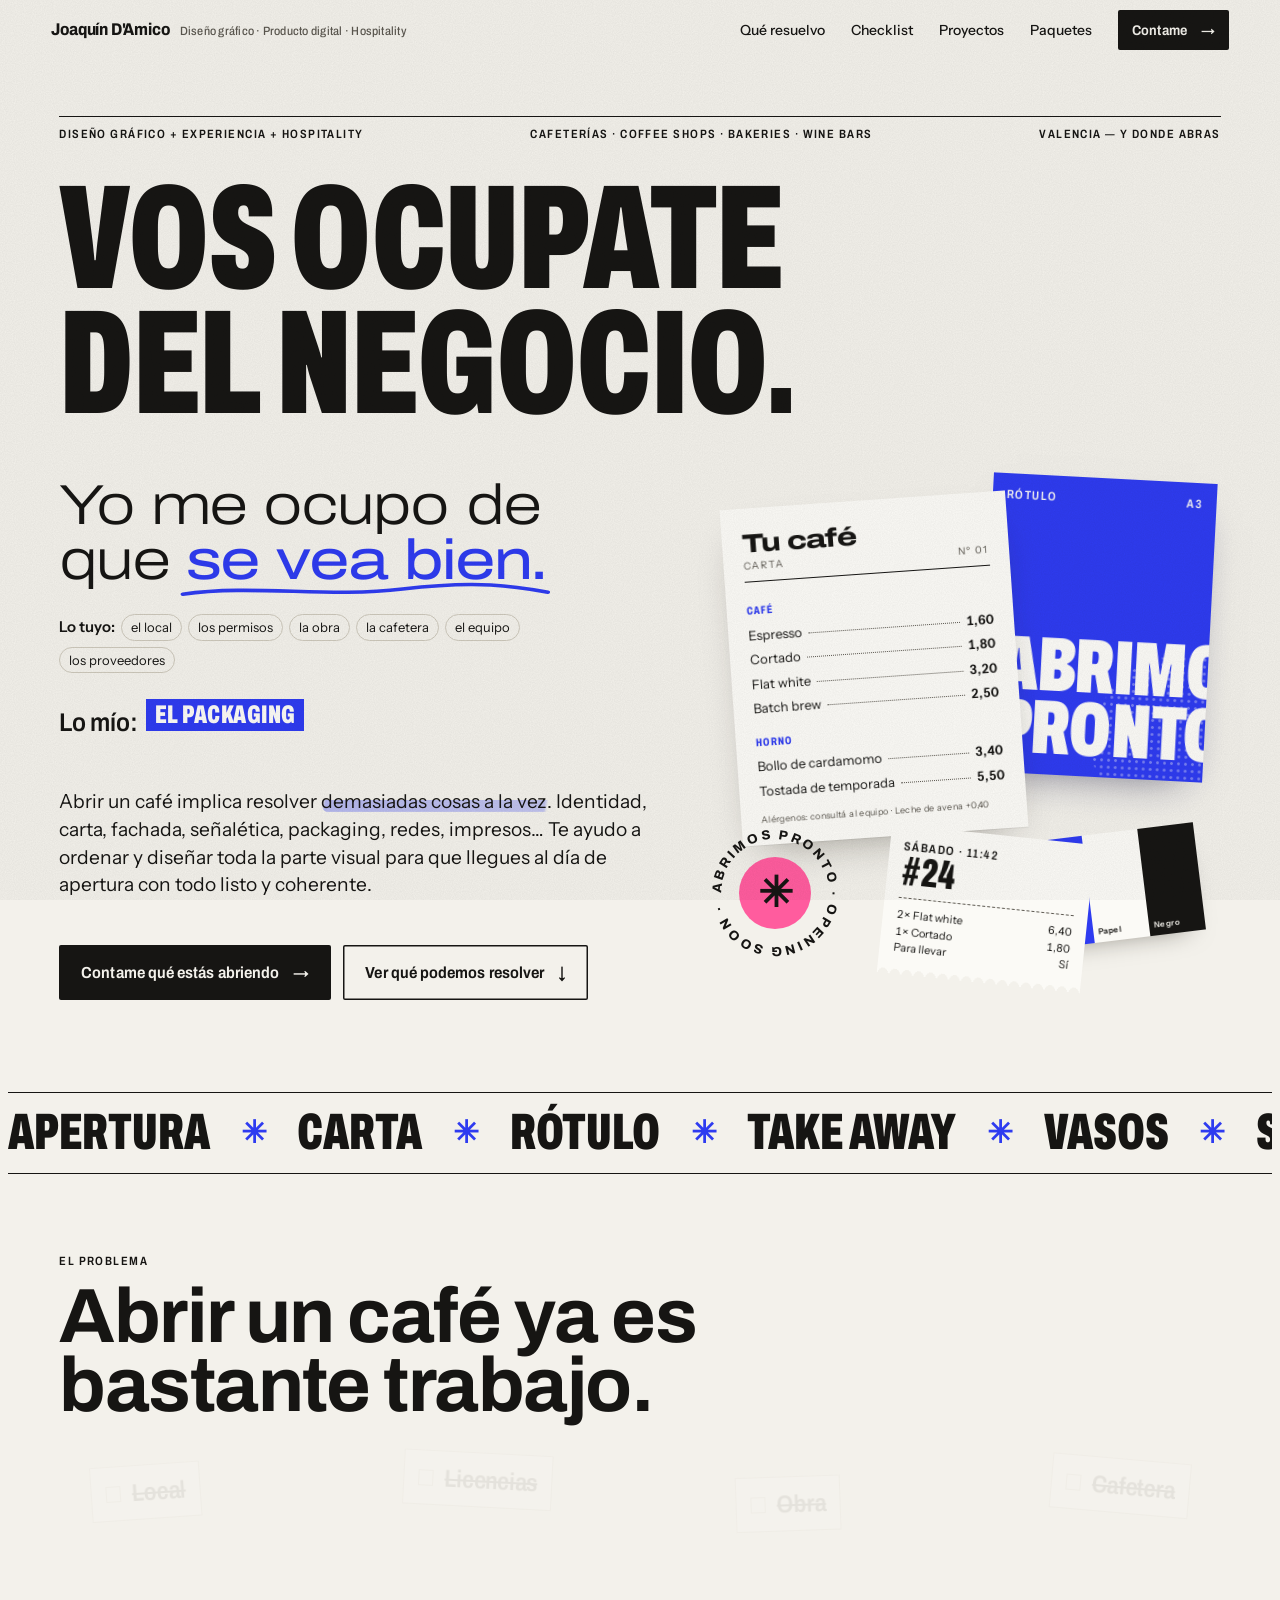
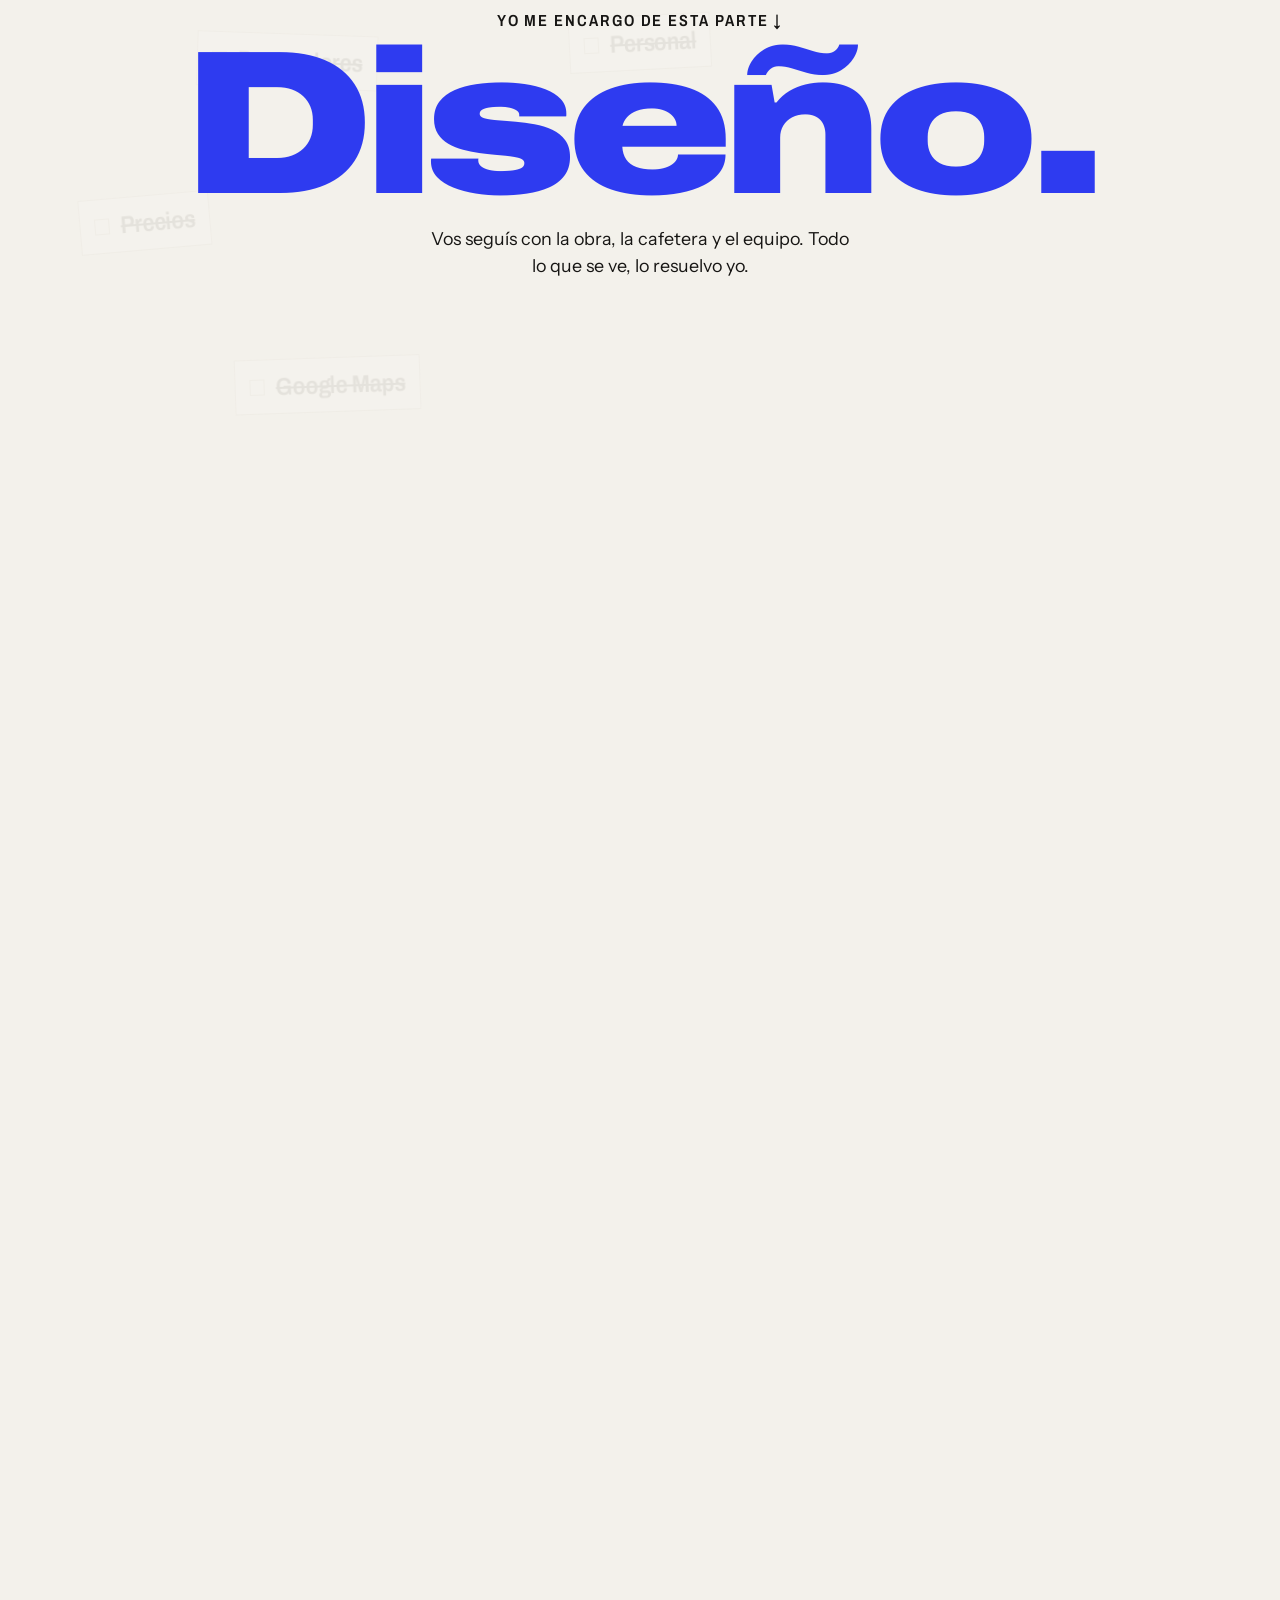
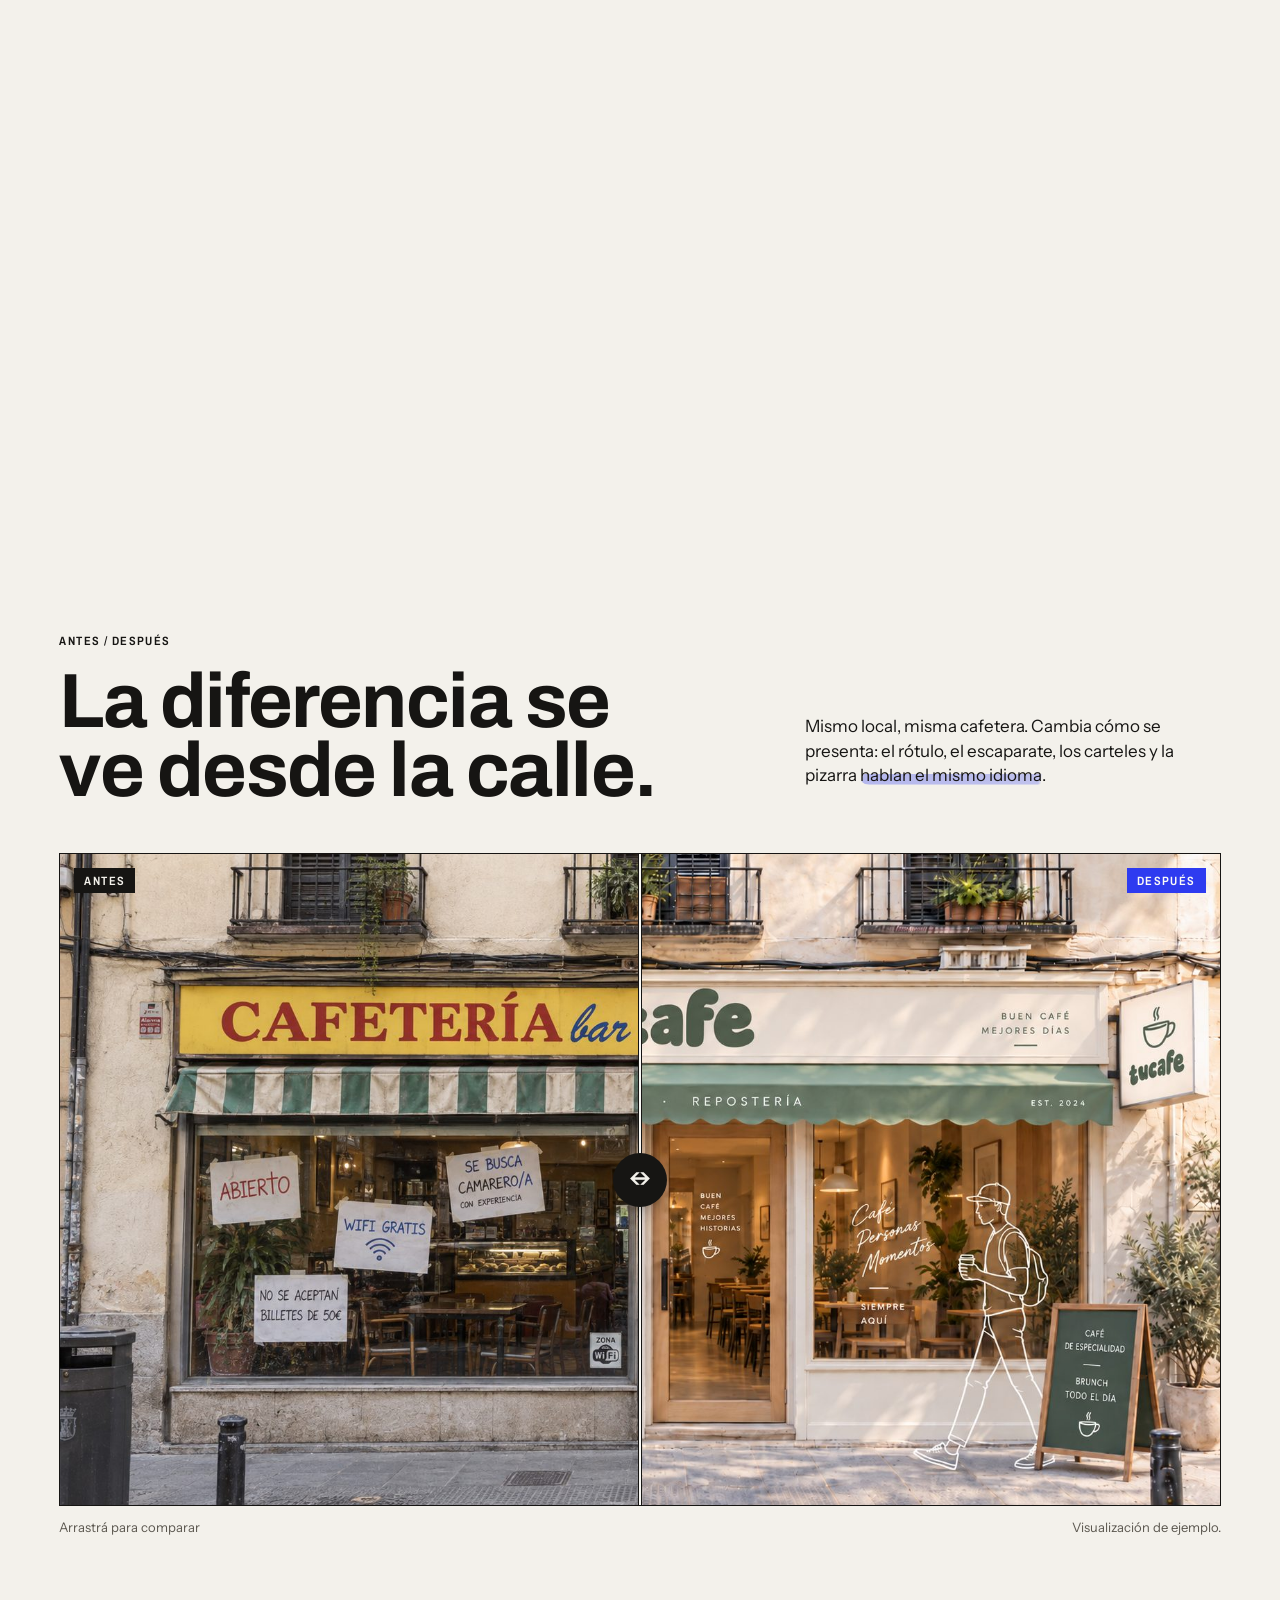
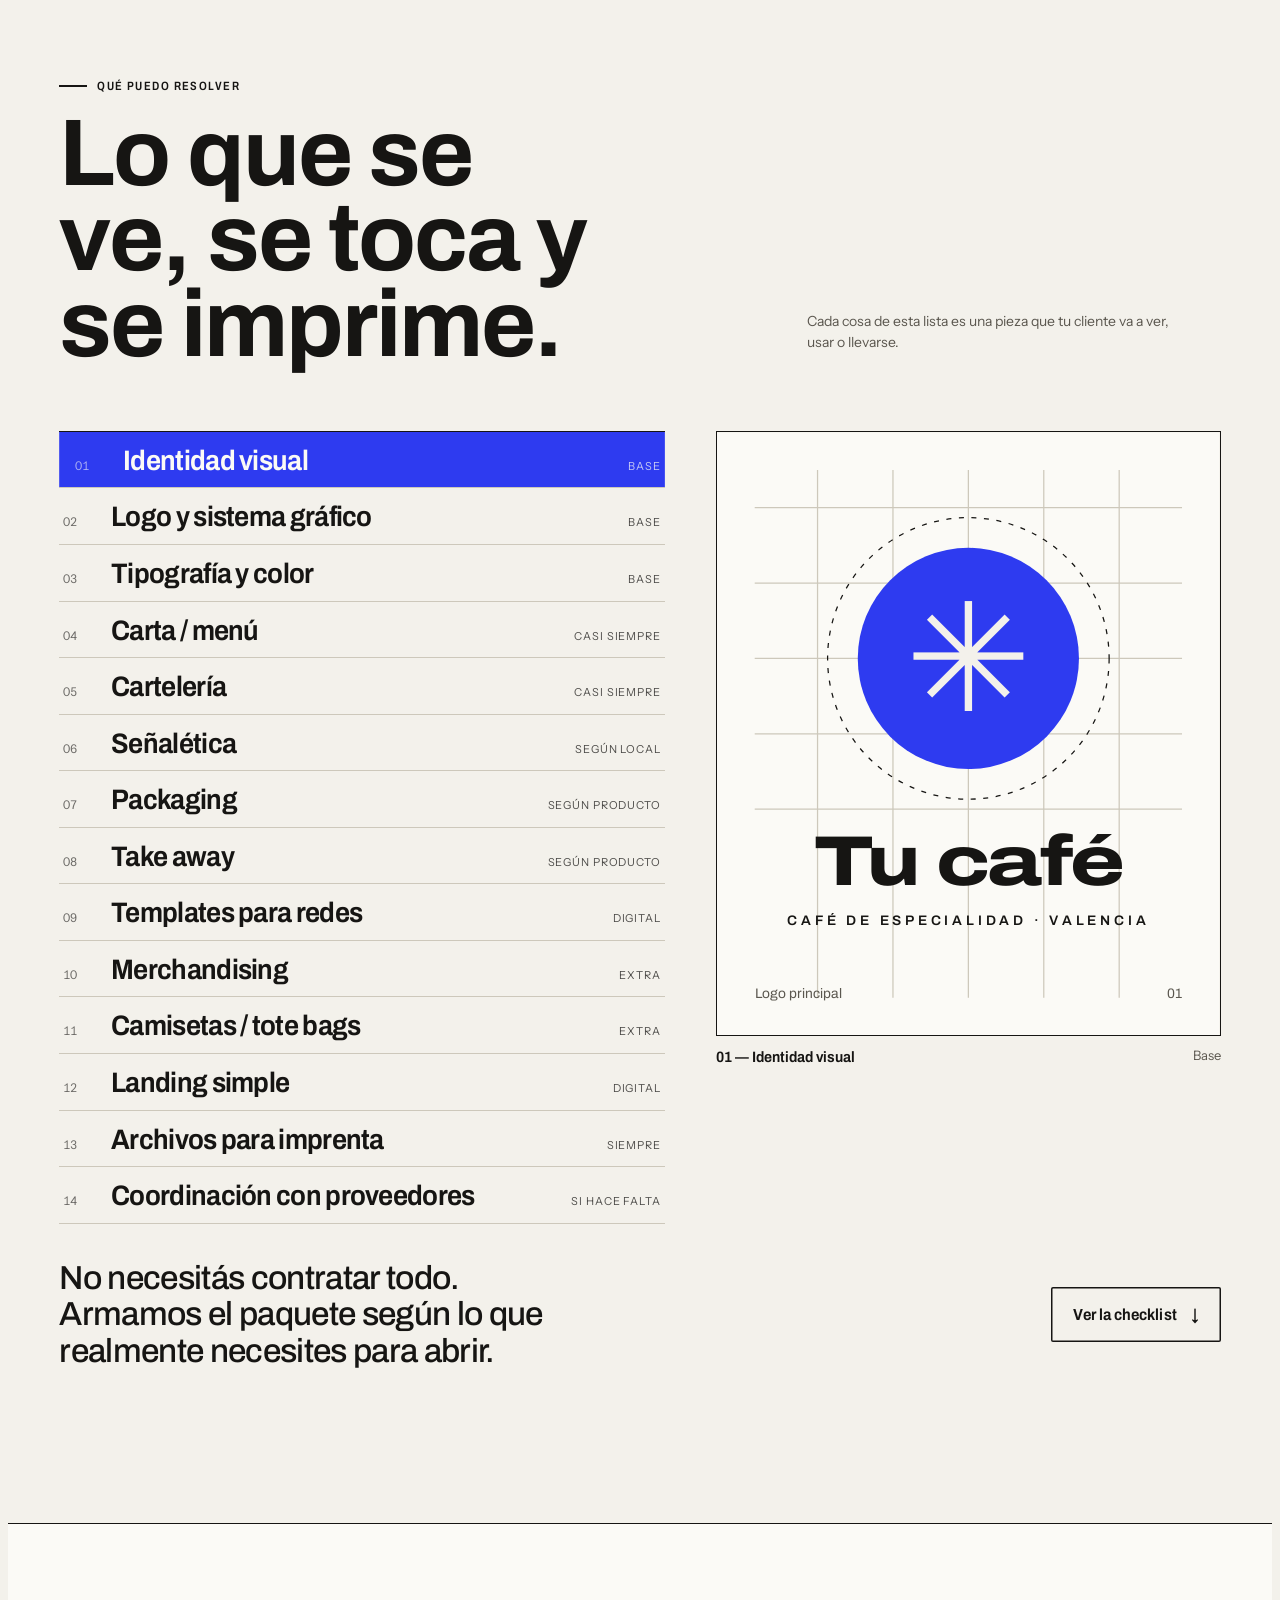
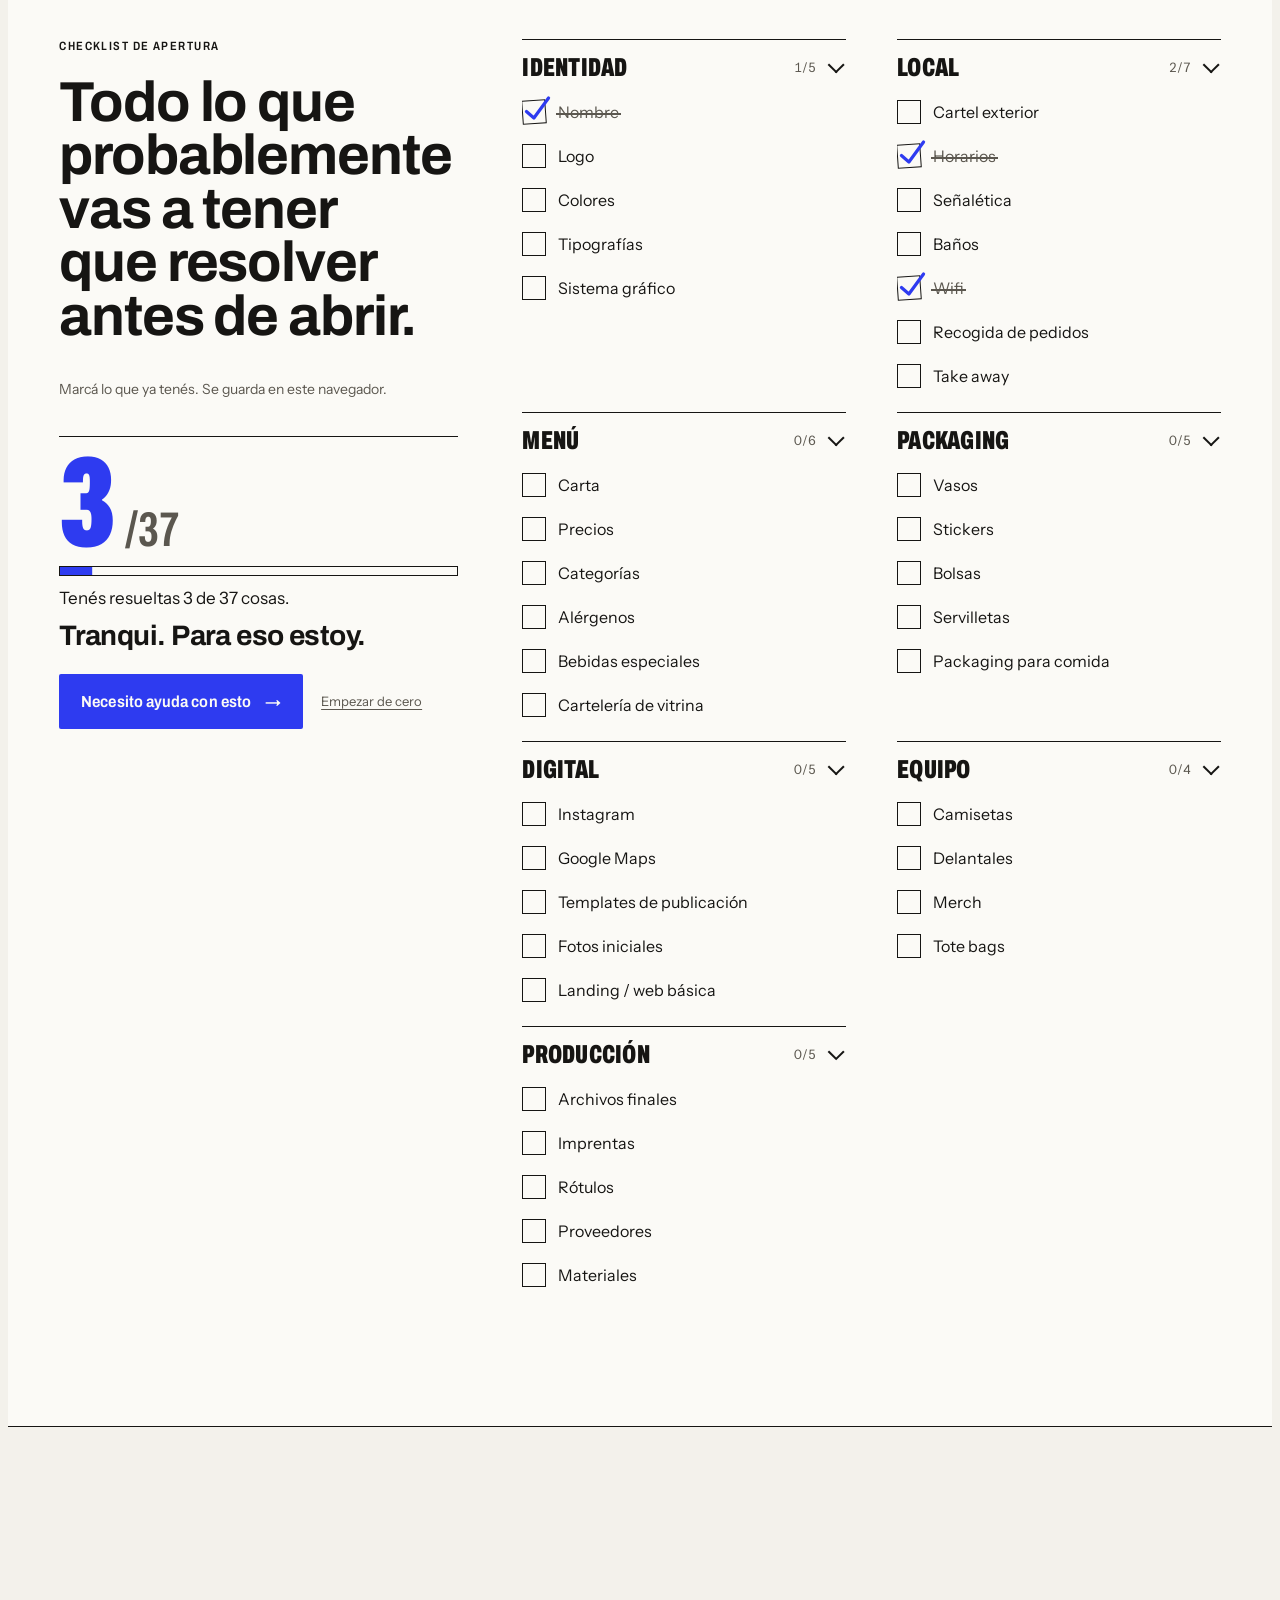
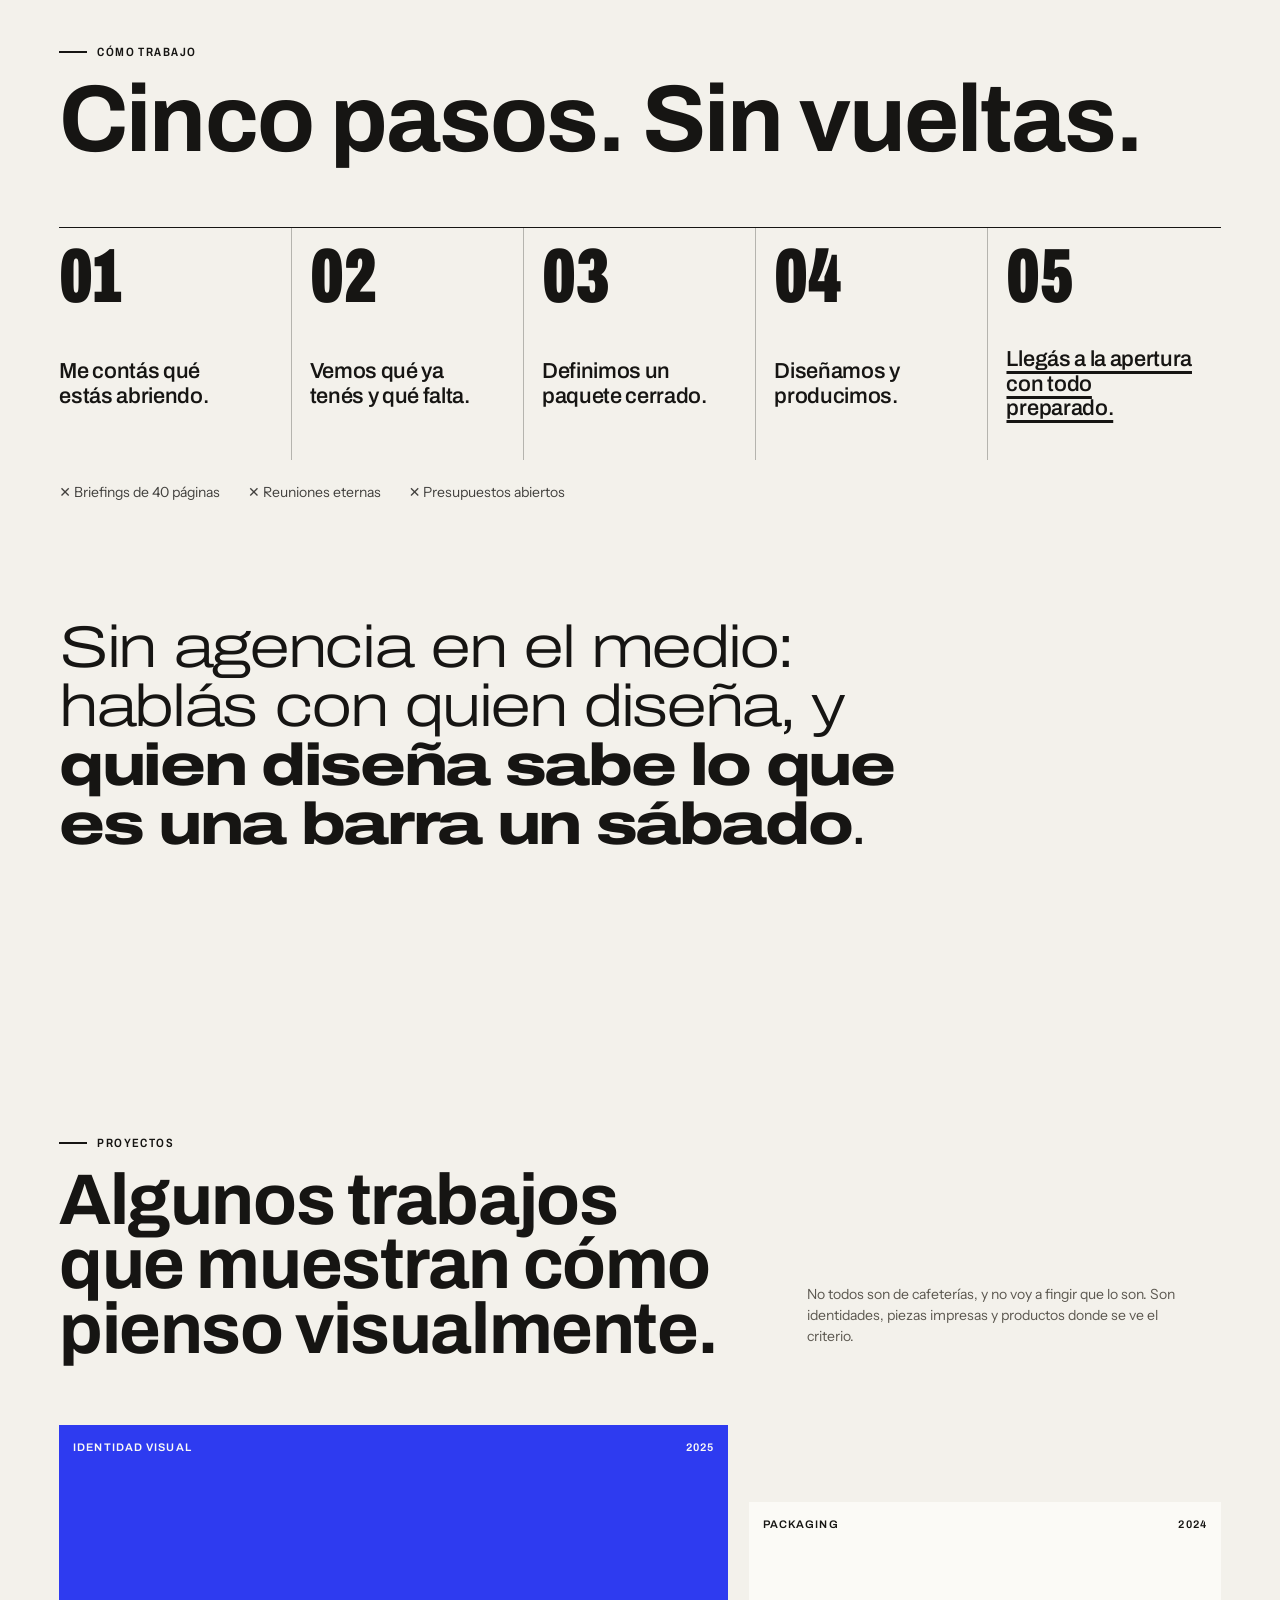
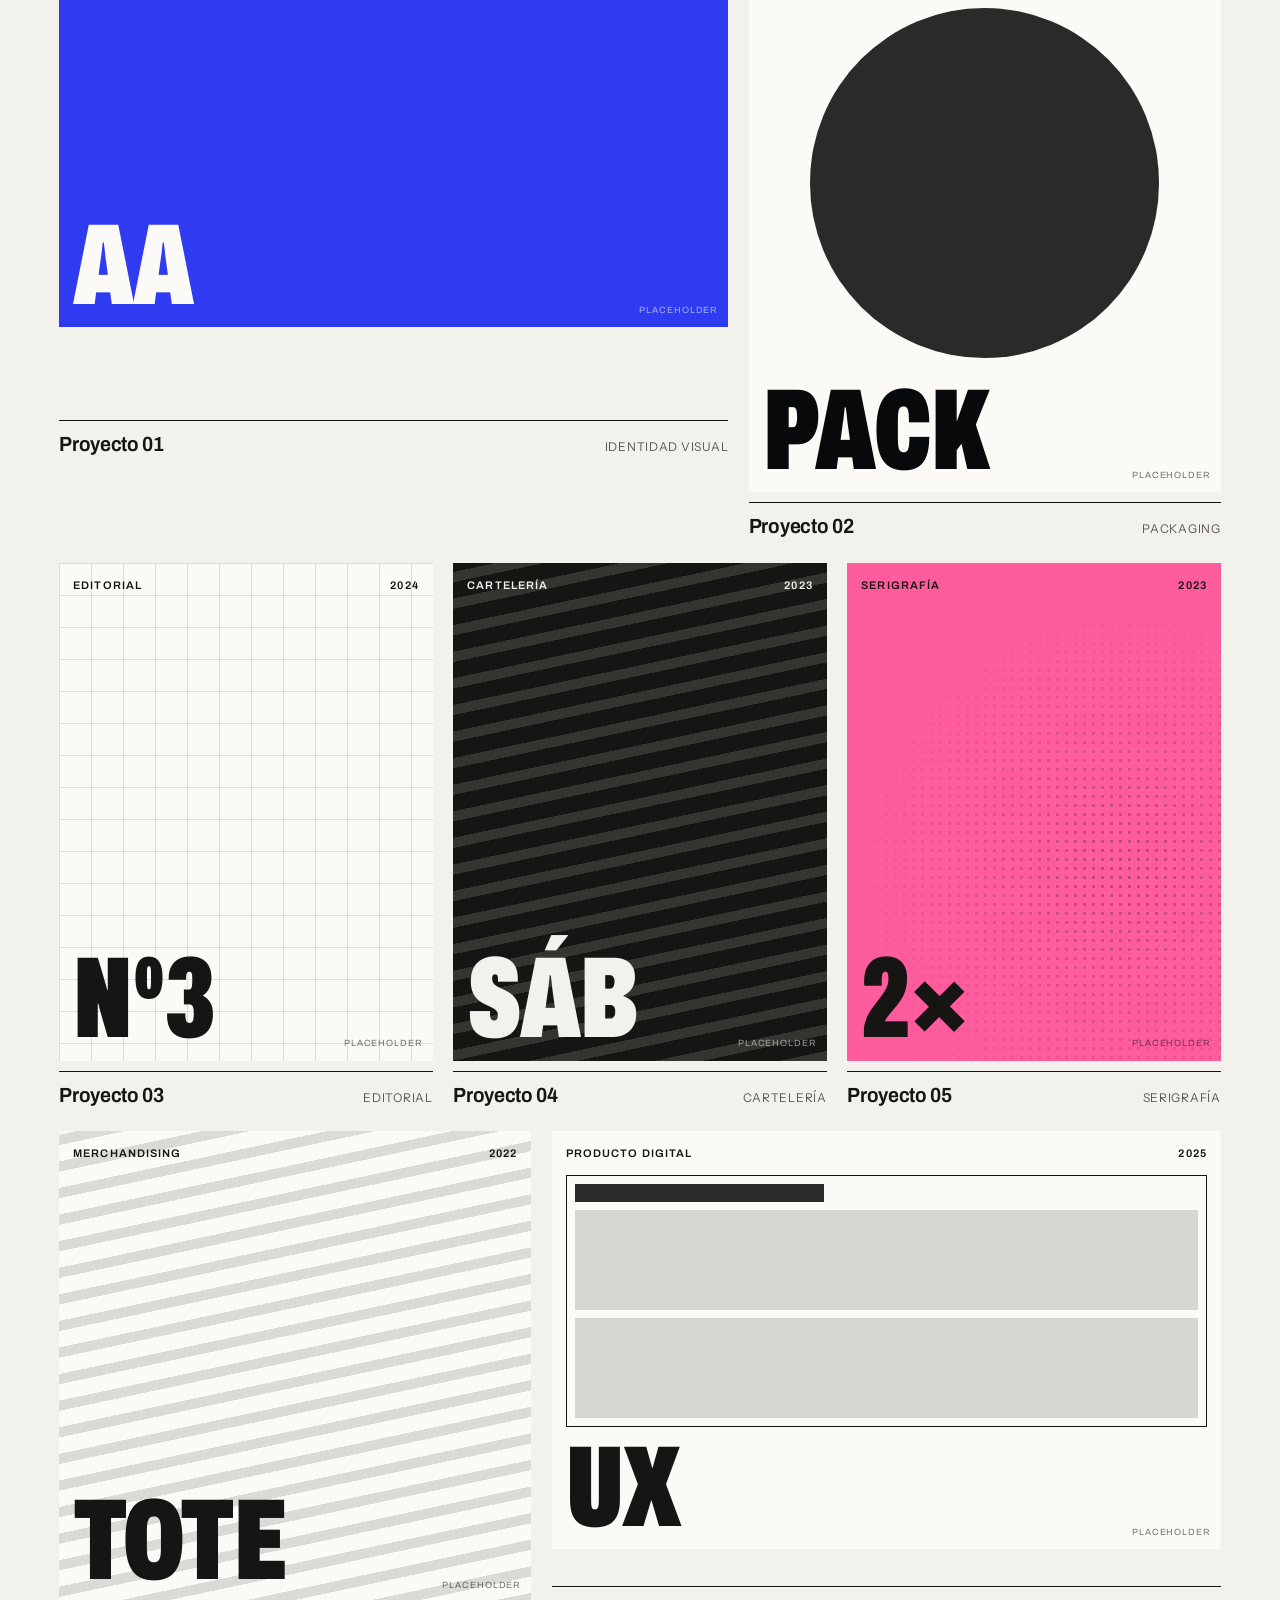
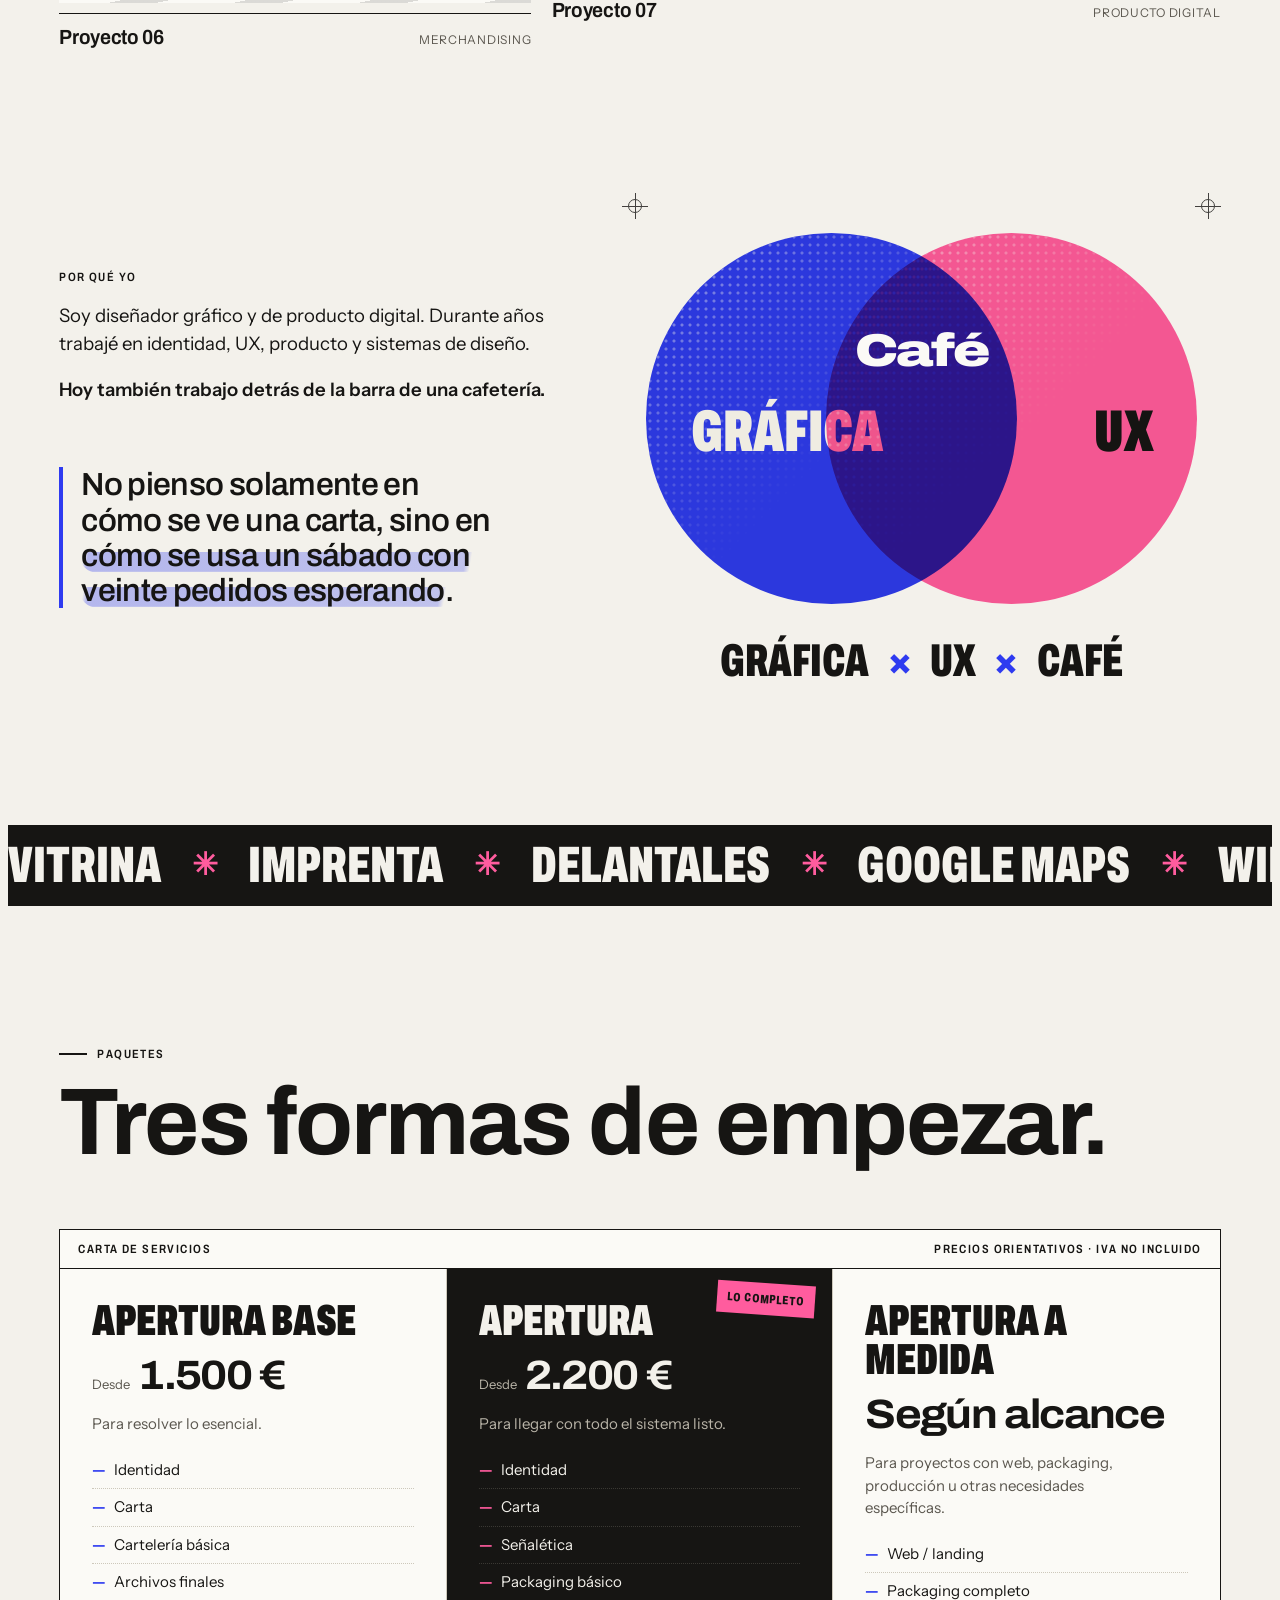
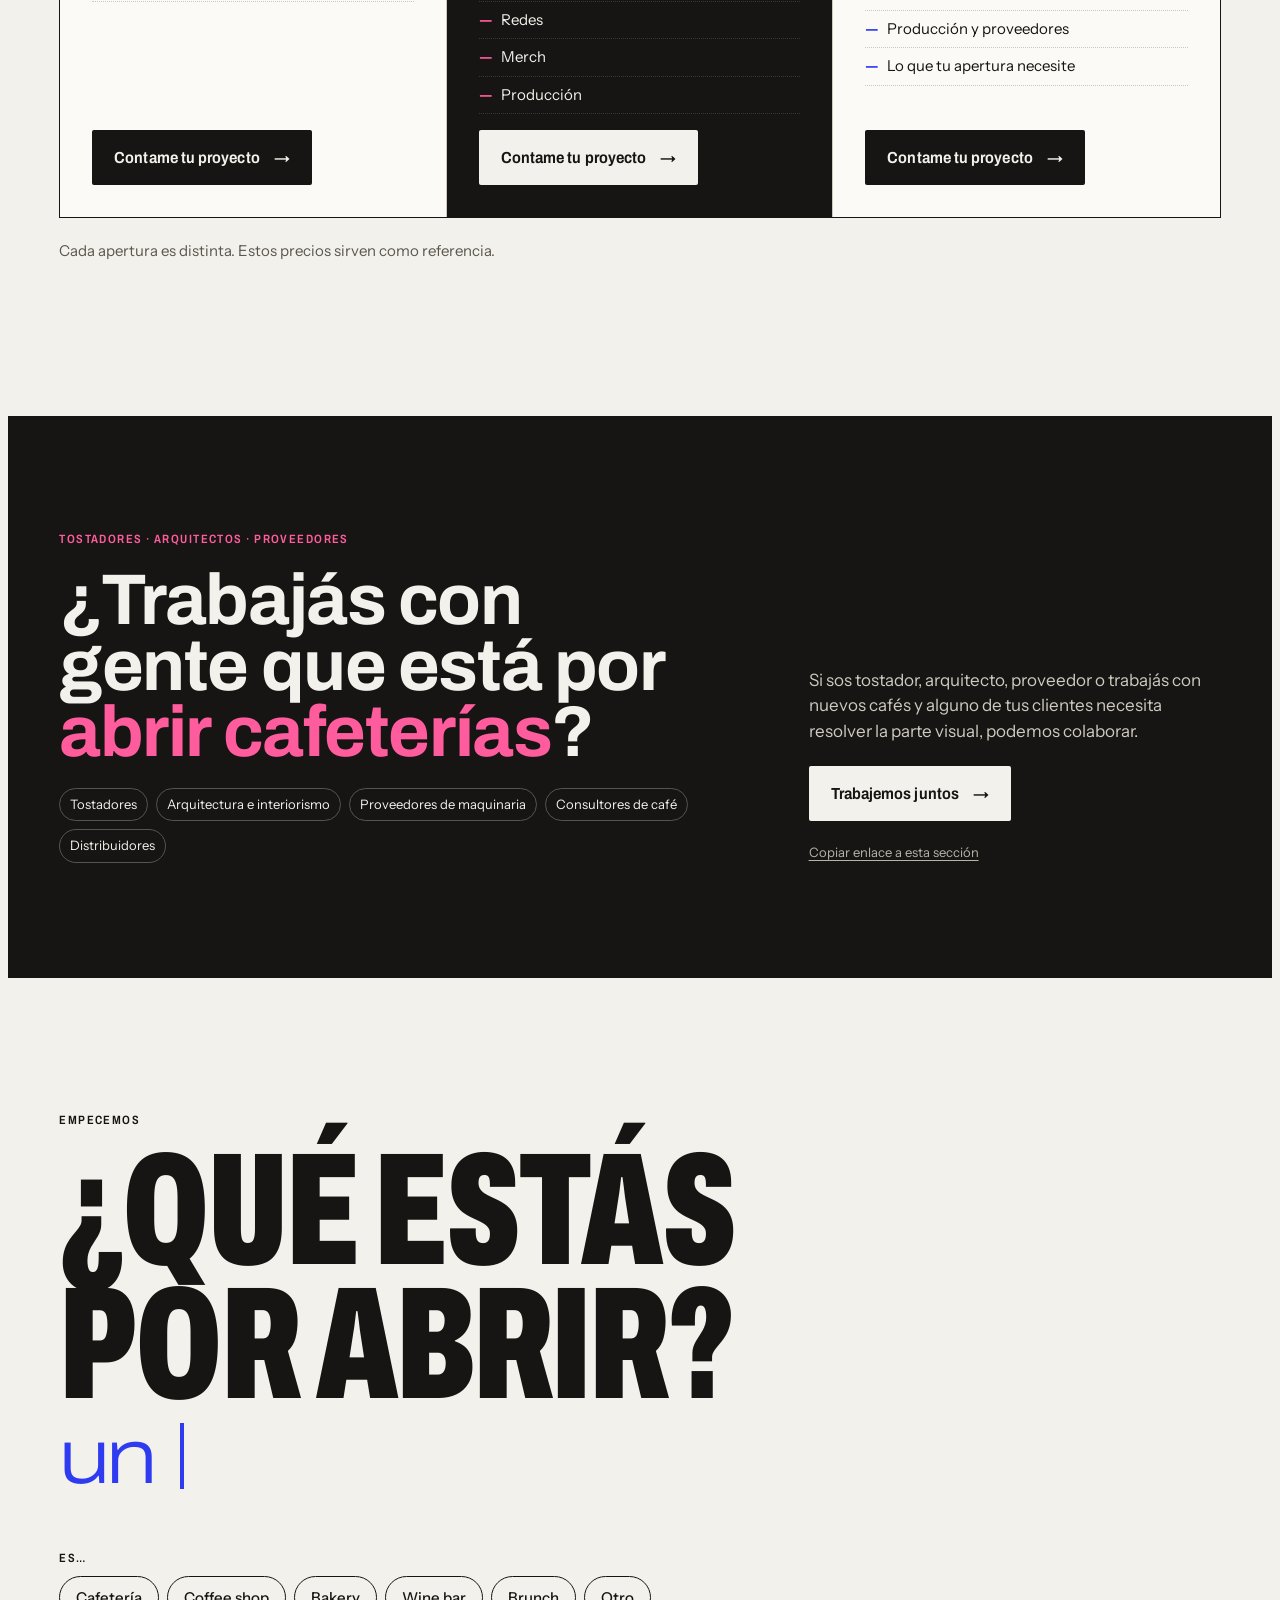
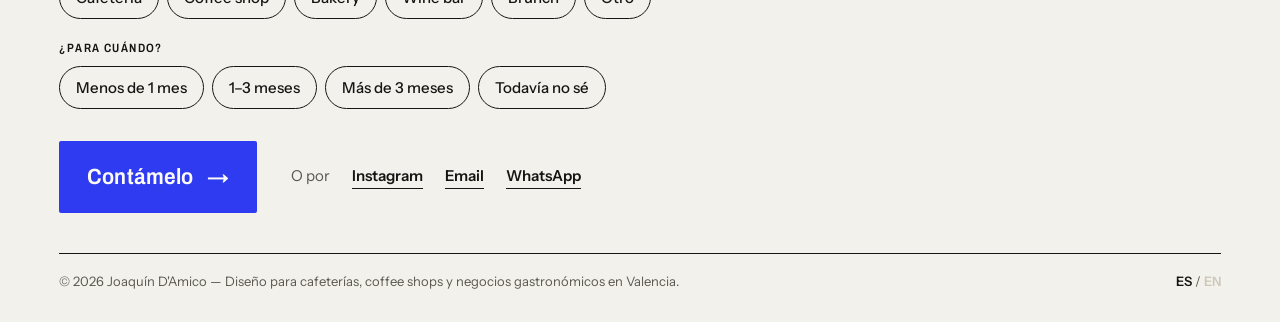
==== index.html @ 3f42d27d "Add landing page files" ====
<!doctype html>
<html lang="es">
<head>
<meta charset="utf-8">
<meta name="viewport" content="width=device-width, initial-scale=1, viewport-fit=cover">
<title>Diseño para cafeterías en Valencia — Joaquín D'Amico</title>
<meta name="description" content="Diseño gráfico para abrir tu cafetería en Valencia: identidad, carta, señalética, packaging, redes y archivos para imprenta. Branding para coffee shops, bakeries y wine bars.">
<meta name="keywords" content="diseño para cafeterías, branding cafetería, diseño coffee shop, branding gastronómico, diseño menú cafetería, diseño para apertura cafetería, Valencia">
<meta property="og:title" content="Vos ocupate de abrir la cafetería. Yo me ocupo de que todo lo demás se vea bien.">
<meta property="og:description" content="Diseño gráfico + experiencia + hospitality. Identidad, carta, señalética y packaging para abrir tu café en Valencia.">
<meta property="og:type" content="website">
<meta property="og:locale" content="es_ES">
<!-- TODO: cambiar por tu dominio real y crear una imagen 1200x630 en img/og.jpg -->
<link rel="canonical" href="https://tudominio.com/">
<meta property="og:url" content="https://tudominio.com/">
<meta property="og:image" content="https://tudominio.com/img/og.jpg">
<meta name="twitter:card" content="summary_large_image">
<meta name="theme-color" content="#F3F1EB">
<link rel="icon" href="data:image/svg+xml,<svg xmlns=%22http://www.w3.org/2000/svg%22 viewBox=%220 0 100 100%22><text y=%22.9em%22 font-size=%2290%22>✳</text></svg>">
<link rel="preconnect" href="https://fonts.googleapis.com">
<link rel="preconnect" href="https://fonts.gstatic.com" crossorigin>
<link rel="stylesheet" href="https://fonts.googleapis.com/css2?family=Archivo:wdth,wght@62..125,300..900&family=Instrument+Sans:ital,wght@0,400..700;1,400&display=swap">
<link rel="stylesheet" href="css/styles.css">
</head>
<body>
<div id="app">
  <!-- Todo el contenido se genera desde CONTENT (más abajo). Para editar textos, precios, proyectos o contacto, cambiá ese objeto. -->
  <header class="site-head" id="head"></header>
  <main id="main"></main>
  <div class="preview" id="preview" aria-hidden="true"></div>
  <div class="toast" id="toast" role="status" aria-live="polite"></div>
</div>
<noscript><p style="padding:24px">Esta web necesita JavaScript. Escribime a hola@tudominio.com</p></noscript>
<script src="js/content.js"></script>
<script src="js/illustrations.js"></script>
<script src="js/main.js"></script>
</body>
</html>
---- css/styles.css ----
/* ============================================================
   TOKENS — cambiá --accent para cambiar el color de toda la web
   ============================================================ */
:root{
  color-scheme: light;
  --paper:#F3F1EB;      /* fondo cálido casi blanco */
  --paper-2:#E8E4DA;
  --sheet:#FBFAF6;      /* papel impreso */
  --ink:#161513;        /* negro tinta */
  --ink-2:#5B574F;
  --rule:#CDC8BB;
  --accent:#2E3BF0;     /* COLOR ACENTO (tinta 1) */
  --ink-b:#FF5C9E;      /* tinta 2, solo para el momento serigrafía */
  --on-accent:#FBFAF6;

  --f-display:"Archivo","Arial Narrow","Helvetica Neue",Arial,sans-serif;
  --f-body:"Instrument Sans",system-ui,-apple-system,"Segoe UI",Roboto,sans-serif;

  --gutter:clamp(16px,4vw,56px);
  --ease:cubic-bezier(.2,.7,.1,1);
  --head-h:60px;
}

*{box-sizing:border-box}
html{scroll-behavior:smooth;-webkit-text-size-adjust:100%}
body{
  background:var(--paper);color:var(--ink);
  font-family:var(--f-body);font-size:16px;line-height:1.5;
  overflow-x:hidden;
}
/* grano de papel */
body::after{
  content:"";position:fixed;inset:0;pointer-events:none;z-index:100;opacity:.07;mix-blend-mode:multiply;
  background-image:url("data:image/svg+xml,%3Csvg xmlns='http://www.w3.org/2000/svg' width='180' height='180'%3E%3Cfilter id='n'%3E%3CfeTurbulence type='fractalNoise' baseFrequency='.9' numOctaves='2' stitchTiles='stitch'/%3E%3CfeColorMatrix values='0 0 0 0 0 0 0 0 0 0 0 0 0 0 0 0 0 0 .9 0'/%3E%3C/filter%3E%3Crect width='180' height='180' filter='url(%23n)'/%3E%3C/svg%3E");
}
a{color:inherit}
button{font:inherit;color:inherit;background:none;border:0;cursor:pointer;padding:0}
:focus-visible{outline:2px solid var(--accent);outline-offset:3px}
::selection{background:var(--accent);color:var(--on-accent)}

.wrap{padding-inline:var(--gutter);max-width:1600px;margin-inline:auto}
section{scroll-margin-top:var(--head-h)}

/* ---------- type ---------- */
.d{font-family:var(--f-display);font-variation-settings:"wdth" 100;letter-spacing:-.02em;line-height:.9;text-wrap:balance;margin:0}
.d-cond{font-variation-settings:"wdth" 62;font-weight:850;text-transform:uppercase;letter-spacing:-.01em}
.d-wide{font-variation-settings:"wdth" 125;font-weight:300;letter-spacing:-.035em}
.lab{font-family:var(--f-display);font-variation-settings:"wdth" 80;font-weight:600;font-size:12px;letter-spacing:.12em;text-transform:uppercase;line-height:1.2}
.small{font-size:14px;color:var(--ink-2);max-width:42ch}
.lead{font-size:clamp(17px,1.5vw,20px);line-height:1.45;max-width:46ch;text-wrap:pretty}
.acc{color:var(--accent)}

.sec-head{display:grid;grid-template-columns:minmax(0,1fr);gap:18px;padding-block:clamp(72px,11vw,150px) clamp(32px,5vw,64px)}
.sec-head .lab{display:flex;gap:10px;align-items:center}
.sec-head .lab::before{content:"";width:28px;height:2px;background:currentColor}
.h2{font-size:clamp(40px,7.4vw,118px)}

/* ---------- buttons ---------- */
.btn{
  --bg:var(--ink);--fg:var(--paper);
  position:relative;display:inline-flex;align-items:center;gap:14px;
  padding:16px 22px 15px;background:var(--bg);color:var(--fg);text-decoration:none;
  font-family:var(--f-display);font-variation-settings:"wdth" 90;font-weight:650;font-size:16px;letter-spacing:.005em;
  border-radius:2px;overflow:hidden;isolation:isolate;
  transition:color .3s;
}
.btn::before{content:"";position:absolute;inset:0;background:var(--accent);z-index:-1;transform:scaleX(0);transform-origin:left;transition:transform .45s var(--ease)}
.btn:hover::before,.btn:focus-visible::before{transform:scaleX(1)}
.btn:hover{color:var(--on-accent)}
.btn .arr{display:inline-block;transition:transform .35s var(--ease)}
.btn-ghost{--bg:transparent;--fg:var(--ink);box-shadow:inset 0 0 0 1.5px var(--ink)}
.btn-accent{--bg:var(--accent);--fg:var(--on-accent)}
.btn-accent::before{background:var(--ink)}
.link-u{font-weight:600;text-decoration:none;background:linear-gradient(currentColor,currentColor) 0 100%/100% 1.5px no-repeat;padding-bottom:2px;transition:background-size .35s var(--ease)}
.link-u:hover{background-size:0 1.5px;background-position:100% 100%}

/* ---------- header ---------- */
.site-head{position:fixed;top:0;left:0;right:0;z-index:50;padding-top:env(safe-area-inset-top,0px);transition:background .3s,box-shadow .3s}
.site-head.scrolled{background:color-mix(in srgb,var(--paper) 88%,transparent);backdrop-filter:blur(8px);-webkit-backdrop-filter:blur(8px);box-shadow:0 1px 0 var(--rule)}
.site-head .wrap{height:var(--head-h);display:flex;align-items:center;justify-content:space-between;gap:16px}
.brand{text-decoration:none;display:flex;align-items:baseline;gap:10px;font-family:var(--f-display);font-weight:750;font-variation-settings:"wdth" 88;font-size:17px;letter-spacing:-.01em;white-space:nowrap}
.brand small{font-weight:500;font-size:12px;color:var(--ink-2);letter-spacing:.02em}
.nav{display:flex;gap:26px;align-items:center}
.nav a.nl{text-decoration:none;font-size:14px;font-weight:500;position:relative}
.nav a.nl::after{content:"";position:absolute;left:0;right:0;bottom:-3px;height:1.5px;background:var(--accent);transform:scaleX(0);transform-origin:right;transition:transform .3s var(--ease)}
.nav a.nl:hover::after{transform:scaleX(1);transform-origin:left}
.nav .btn{padding:10px 14px 9px;font-size:14px}
@media (max-width:860px){.nav a.nl,.brand small{display:none}}

/* ============ HERO ============ */
.hero{padding-top:calc(var(--head-h) + clamp(18px,4vw,48px));position:relative}
.hero-meta{display:flex;flex-wrap:wrap;gap:8px 28px;justify-content:space-between;border-top:1.5px solid var(--ink);padding-top:10px;margin-bottom:clamp(18px,3vw,36px)}
.hero-title{margin:0}
@media (max-width:640px){.hero-meta span:not(:first-child){display:none}}
.hero-title .l1{display:block;font-size:clamp(58px,11.6vw,196px);line-height:.84}
.hero .l2{display:block;margin:0;font-size:clamp(32px,4.4vw,72px);line-height:.98;max-width:15ch}
.owner{margin:0;font-size:15px;color:var(--ink-2);max-width:48ch;display:flex;flex-wrap:wrap;gap:6px;align-items:center}
.owner s{display:inline-block;border:1px solid var(--rule);padding:3px 9px 2px;border-radius:99px;text-decoration:none;font-size:13px;color:var(--ink)}
.owner b{font-weight:600;color:var(--ink)}
.hero .l2 .mark{position:relative;white-space:nowrap;color:var(--accent);font-weight:450}
.hero .l2 .mark svg{position:absolute;left:-2%;bottom:-.16em;width:104%;height:.36em;overflow:visible}
.hero .l2 .mark path{fill:none;stroke:var(--accent);stroke-width:3.5;stroke-linecap:round;stroke-dasharray:420;stroke-dashoffset:420;animation:draw 1.2s .9s var(--ease) forwards}
@keyframes draw{to{stroke-dashoffset:0}}

.l1 .w{display:inline-block;animation:rise .9s var(--ease) both}
@keyframes rise{from{transform:translateY(40%) rotate(2deg);opacity:0}}

.hero-grid{display:grid;grid-template-columns:minmax(0,1fr);gap:40px;margin-top:clamp(28px,4vw,56px);padding-bottom:clamp(40px,6vw,80px)}
@media (min-width:980px){.hero-grid{grid-template-columns:minmax(0,6fr) minmax(0,5fr);align-items:start}}
.hero-copy{display:grid;gap:26px;align-content:start}
.ticker-line{display:flex;align-items:baseline;flex-wrap:wrap;gap:0 .35em;font-family:var(--f-display);font-variation-settings:"wdth" 90;font-weight:600;font-size:clamp(20px,2vw,26px);letter-spacing:-.01em}
.ticker{display:inline-block;position:relative;height:1.25em;overflow:hidden;vertical-align:-.28em;color:var(--on-accent);background:var(--accent);line-height:1.25em;font-variation-settings:"wdth" 62;font-weight:850;letter-spacing:.02em;text-transform:uppercase;width:var(--tw,6em);transition:width .55s var(--ease)}
.ticker span{position:absolute;left:.32em;top:0;white-space:nowrap;transform:translateY(120%);transition:transform .55s var(--ease)}
.ticker span.on{transform:translateY(0)}
.ticker span.out{transform:translateY(-120%)}
.hl{color:inherit;padding:0 .08em;margin:0 -.08em;border-radius:.2em .5em .3em .6em;background:linear-gradient(100deg,transparent .15em,color-mix(in srgb,var(--accent) 32%,transparent) .3em,color-mix(in srgb,var(--accent) 26%,transparent) calc(100% - .3em),transparent calc(100% - .12em)) 0 92%/0% .62em no-repeat;-webkit-box-decoration-break:clone;box-decoration-break:clone;transition:background-size 1s var(--ease)}
.hl.in{background-size:100% .62em}
.sr-only{position:absolute;width:1px;height:1px;overflow:hidden;clip:rect(0 0 0 0);white-space:nowrap}
.cta-row{display:flex;flex-wrap:wrap;gap:12px;align-items:center}

/* collage */
.collage{position:relative;height:clamp(400px,42vw,580px);max-width:100%}
.piece{position:absolute;transform:translate3d(calc(var(--px,0)*1px),calc(var(--py,0)*1px),0) rotate(var(--r,0deg));transition:transform .5s var(--ease);will-change:transform}
.p-menu{left:4%;top:4%;width:min(56%,300px);background:var(--sheet);padding:22px 20px 18px;box-shadow:0 1px 0 rgba(0,0,0,.05),0 18px 40px -22px rgba(30,25,15,.45);--r:-4deg}
.p-menu h4{margin:0 0 2px;font-family:var(--f-display);font-variation-settings:"wdth" 125;font-weight:800;font-size:26px;letter-spacing:-.04em;line-height:1}
.p-menu .sub{font-size:10px;letter-spacing:.14em;text-transform:uppercase;color:var(--ink-2);display:flex;justify-content:space-between;border-bottom:1.5px solid var(--ink);padding-bottom:8px;margin-bottom:10px}
.p-menu dl{margin:0;display:grid;gap:5px;font-size:13px}
.p-menu dl div{display:flex;gap:6px;align-items:baseline}
.p-menu dt{white-space:nowrap}
.p-menu dd{margin:0;margin-left:auto;font-variant-numeric:tabular-nums;font-weight:600}
.p-menu dl div::after{content:"";order:1;flex:1;border-bottom:1px dotted var(--ink-2);transform:translateY(-3px)}
.p-menu dt{order:0}.p-menu dd{order:2;margin-left:0}
.p-menu .cat{font-family:var(--f-display);font-variation-settings:"wdth" 70;font-weight:750;text-transform:uppercase;font-size:11px;letter-spacing:.1em;color:var(--accent);margin:10px 0 2px}
.p-menu .cat::after{display:none}
.p-menu .alg{margin-top:12px;font-size:9px;color:var(--ink-2);letter-spacing:.04em}

.p-poster{right:2%;top:0;width:min(44%,250px);aspect-ratio:3/4;background:var(--accent);color:var(--on-accent);padding:14px;display:flex;flex-direction:column;justify-content:space-between;--r:3deg;box-shadow:0 18px 40px -22px rgba(20,20,60,.6);overflow:hidden}
.p-poster b{font-family:var(--f-display);font-variation-settings:"wdth" 62;font-weight:900;font-size:clamp(46px,6vw,82px);line-height:.82;text-transform:uppercase;letter-spacing:-.01em}
.p-poster .lab{display:flex;justify-content:space-between}
.p-poster::after{content:"";position:absolute;right:-30%;bottom:-18%;width:80%;aspect-ratio:1;border-radius:50%;background:radial-gradient(circle,var(--on-accent) 1.2px,transparent 1.6px) 0 0/7px 7px;opacity:.35}

.p-ticket{left:34%;bottom:6%;width:min(40%,210px);background:var(--sheet);padding:14px 14px 18px;font-size:11px;--r:6deg;box-shadow:0 18px 30px -20px rgba(30,25,15,.5);
  -webkit-mask:radial-gradient(circle 5px at 50% 100%,transparent 98%,#000) 0 0/12px 100% repeat-x;mask:radial-gradient(circle 5px at 50% 100%,transparent 98%,#000) 0 0/12px 100% repeat-x}
.p-ticket .big{font-family:var(--f-display);font-variation-settings:"wdth" 62;font-weight:850;font-size:40px;line-height:.9}
.p-ticket hr{border:0;border-top:1px dashed var(--ink-2);margin:8px 0}
.p-ticket .row{display:flex;justify-content:space-between;font-variant-numeric:tabular-nums}

.p-swatch{right:4%;bottom:14%;display:flex;--r:-7deg;box-shadow:0 14px 26px -18px rgba(30,25,15,.5)}
.p-swatch span{width:clamp(38px,4.4vw,56px);height:clamp(78px,8.5vw,108px);display:flex;align-items:flex-end;padding:5px;font-size:8px;letter-spacing:.06em;font-weight:600}
.p-sticker{left:-1%;bottom:10%;width:clamp(104px,11vw,138px);aspect-ratio:1;--r:0deg}
.p-sticker .ring{position:absolute;inset:0;animation:spin 18s linear infinite}
.p-sticker .ring text{font-family:var(--f-display);font-weight:750;font-size:11.5px;letter-spacing:.18em;fill:var(--ink)}
.p-sticker .core{position:absolute;inset:24%;border-radius:50%;background:var(--ink-b);display:grid;place-items:center;color:var(--ink);font-family:var(--f-display);font-weight:900;font-size:clamp(30px,3.4vw,42px);line-height:1;transform:rotate(var(--aim,0deg));transition:transform .2s linear}
@keyframes spin{to{transform:rotate(360deg)}}

/* ============ MARQUEE ============ */
.marquee{border-block:1.5px solid var(--ink);overflow:hidden;background:var(--paper);padding-block:14px;position:relative}
.marquee-track{display:flex;width:max-content;animation:mq 38s linear infinite}
.marquee.rev .marquee-track{animation-direction:reverse;animation-duration:44s}
.marquee-track span{font-family:var(--f-display);font-variation-settings:"wdth" 62;font-weight:850;font-size:clamp(28px,4vw,54px);text-transform:uppercase;line-height:1;padding-right:.6em;white-space:nowrap;display:flex;align-items:center;gap:.6em}
.marquee-track span::after{content:"✳";color:var(--accent);font-size:.6em}
.marquee.alt{background:var(--ink);color:var(--paper);border-color:var(--ink)}
.marquee.alt span::after{color:var(--ink-b)}
@keyframes mq{to{transform:translateX(-50%)}}
.marquee:hover .marquee-track{animation-play-state:paused}

/* ============ PROBLEMA ============ */
.problem{position:relative;height:280vh}
.problem-stage{position:sticky;top:0;height:100vh;height:100svh;overflow:hidden;display:flex;flex-direction:column}
.problem-stage .wrap{width:100%;padding-top:calc(var(--head-h) + 20px);position:relative;z-index:2}
.problem h2{font-size:clamp(38px,6vw,96px);max-width:19ch;opacity:var(--to,1)}
.problem .lab{margin-bottom:14px;display:block}
.tags{position:absolute;left:var(--gutter);right:var(--gutter);top:var(--tt,45%);bottom:28px;z-index:1}
.tag{
  position:absolute;left:calc(var(--x)*1%);top:calc(var(--y)*1%);
  transform:translate(calc(var(--x)*-1%),-50%) translate3d(var(--dx,0px),var(--dy,0px),0) rotate(var(--r)) scale(var(--s,1));
  opacity:var(--o,1);
  background:var(--sheet);border:1.5px solid var(--ink);padding:9px 14px 8px;
  font-family:var(--f-display);font-variation-settings:"wdth" 85;font-weight:600;font-size:clamp(15px,1.9vw,26px);white-space:nowrap;letter-spacing:-.01em;
  box-shadow:3px 3px 0 var(--ink);
}
.tag::before{content:"";display:inline-block;width:.55em;height:.55em;border:1.5px solid currentColor;margin-right:.45em;vertical-align:.02em}
.tag.dim{color:var(--ink-2);border-color:var(--rule);box-shadow:none;text-decoration:line-through;text-decoration-thickness:1.5px}
.tag.dim::before{border-color:var(--rule)}
.tag.hot{background:var(--accent);color:var(--on-accent);border-color:var(--accent);box-shadow:3px 3px 0 var(--ink)}
.tag.hot::before{background:var(--on-accent)}
.design-reveal{position:absolute;left:50%;top:var(--dt,62%);transform:translate(-50%,-50%) scale(var(--ds,1));opacity:var(--do,1);z-index:3;text-align:center;pointer-events:none;width:100%;padding-inline:var(--gutter)}
.design-reveal .lab{font-size:clamp(13px,1.4vw,16px);margin-bottom:8px}
.design-reveal b{display:block;font-family:var(--f-display);font-variation-settings:"wdth" 125;font-weight:900;font-size:clamp(64px,16vw,250px);line-height:.85;letter-spacing:-.05em;color:var(--accent)}
.design-reveal p{margin:14px auto 0;max-width:36ch;font-size:clamp(15px,1.4vw,18px)}
.problem.static{height:auto}
.problem.static .problem-stage{position:relative;height:auto;padding-bottom:60px}
.problem.static .tags{position:relative;left:auto;right:auto;top:auto;bottom:auto;display:flex;flex-wrap:wrap;gap:10px;padding:30px var(--gutter)}
.problem.static .tag{position:relative;left:auto;top:auto;transform:rotate(var(--r))}
.problem.static .design-reveal{position:relative;left:auto;top:auto;transform:none;margin-top:20px}

/* ============ SERVICIOS ============ */
.services-intro{display:grid;gap:24px}
@media (min-width:900px){.services-intro{grid-template-columns:minmax(0,7fr) minmax(0,4fr);align-items:end}}
.svc-layout{display:grid;grid-template-columns:minmax(0,1fr);gap:0 clamp(28px,4vw,72px);align-items:start}
@media (min-width:900px){.svc-layout{grid-template-columns:minmax(0,6fr) minmax(0,5fr)}}
.svc-panel{position:sticky;top:calc(env(safe-area-inset-top,0px) + var(--head-h));z-index:5;background:var(--paper);padding-block:8px 12px;order:-1}
@media (min-width:900px){.svc-panel{order:0;top:calc(env(safe-area-inset-top,0px) + var(--head-h) + 24px);padding:0;background:none}}
.svc-stage{position:relative;height:clamp(200px,30vh,260px);max-width:100%;overflow:hidden;border:1.5px solid var(--ink);background:var(--paper-2)}
@media (min-width:900px){.svc-stage{height:auto;aspect-ratio:5/6;max-height:calc(100vh - var(--head-h) - 120px)}}
.svc-stage .pc{position:absolute;inset:0;opacity:0;transform:scale(1.04) rotate(.6deg);transition:opacity .45s var(--ease),transform .7s var(--ease)}
.svc-stage .pc.on{opacity:1;transform:none}
.svc-stage svg{width:100%;height:100%;display:block}
.svc-cap{display:flex;justify-content:space-between;gap:12px;padding-top:10px;font-size:13px}
.svc-cap b{font-family:var(--f-display);font-variation-settings:"wdth" 92;font-weight:650;font-size:15px}
.svc-cap span{color:var(--ink-2)}
.svc-list{list-style:none;margin:0;padding:0;display:grid;grid-template-columns:minmax(0,1fr);border-top:1.5px solid var(--ink)}
.svc{position:relative;border-bottom:1px solid var(--rule);overflow:hidden}
.svc-in{position:relative;display:grid;grid-template-columns:36px minmax(0,1fr) auto;gap:12px;align-items:baseline;padding:14px 4px 12px;cursor:default;z-index:1;transition:color .3s,padding .45s var(--ease)}
.svc::before{content:"";position:absolute;inset:0;background:var(--accent);clip-path:inset(0 100% 0 0);transition:clip-path .55s var(--ease)}
.svc.on::before{clip-path:inset(0 0 0 0)}
.svc.on .svc-in{color:var(--on-accent);padding-left:16px}
.svc{cursor:pointer}
.svc-n{font-size:12px;font-variant-numeric:tabular-nums;color:inherit;opacity:.6}
.svc-name{font-family:var(--f-display);font-variation-settings:"wdth" 92;font-weight:650;font-size:clamp(21px,2.2vw,32px);letter-spacing:-.025em;line-height:1.05}
.svc-tag{font-size:11px;letter-spacing:.08em;text-transform:uppercase;white-space:nowrap;opacity:.75}
.svc-note{display:flex;flex-wrap:wrap;gap:20px 40px;align-items:center;justify-content:space-between;padding-block:36px 0}
.svc-note p{font-family:var(--f-display);font-variation-settings:"wdth" 100;font-weight:500;font-size:clamp(22px,2.6vw,36px);line-height:1.1;letter-spacing:-.02em;margin:0;max-width:26ch}
.preview{position:fixed;left:0;top:0;z-index:40;width:220px;aspect-ratio:4/5;pointer-events:none;opacity:0;transform:translate3d(var(--mx,0),var(--my,0),0) rotate(var(--pr,-4deg)) scale(.85);transition:opacity .25s,transform .35s var(--ease);box-shadow:0 30px 50px -25px rgba(0,0,0,.5)}
.preview.on{opacity:1;transform:translate3d(var(--mx,0),var(--my,0),0) rotate(var(--pr,-4deg)) scale(1)}
@media (hover:none){.preview{display:none}}

/* placeholder art (se reemplaza por imágenes reales) */
.art{position:absolute;inset:0;overflow:hidden;display:flex;flex-direction:column;justify-content:space-between;padding:14px;font-family:var(--f-display);background:var(--bg,var(--paper-2));color:var(--fg,var(--ink))}
.art img{position:absolute;inset:0;width:100%;height:100%;object-fit:cover}
.art .big{font-variation-settings:"wdth" 62;font-weight:900;text-transform:uppercase;line-height:.82;font-size:var(--fs,clamp(60px,9vw,150px));letter-spacing:-.01em}
.art .cap{font-size:11px;letter-spacing:.1em;text-transform:uppercase;font-weight:600;display:flex;justify-content:space-between;gap:10px;position:relative}
.art.poster{--bg:var(--accent);--fg:var(--on-accent)}
.art.ink{--bg:var(--ink);--fg:var(--paper)}
.art.pink{--bg:var(--ink-b);--fg:var(--ink)}
.art.sheet{--bg:var(--sheet)}
.art.halftone::before{content:"";position:absolute;inset:-10%;background:radial-gradient(circle,currentColor 1.5px,transparent 2px) 0 0/9px 9px;opacity:.28;-webkit-mask:radial-gradient(circle at 70% 60%,#000 0,transparent 60%);mask:radial-gradient(circle at 70% 60%,#000 0,transparent 60%)}
.art.stripes::before{content:"";position:absolute;inset:0;background:repeating-linear-gradient(-12deg,currentColor 0 10px,transparent 10px 26px);opacity:.14}
.art.circle::before{content:"";position:absolute;width:74%;aspect-ratio:1;border-radius:50%;left:13%;top:18%;background:currentColor;opacity:.9}
.art.circle .big{position:relative;mix-blend-mode:difference;color:var(--paper)}
.art.gridart::before{content:"";position:absolute;inset:0;background:linear-gradient(currentColor 1px,transparent 1px) 0 0/100% 32px,linear-gradient(90deg,currentColor 1px,transparent 1px) 0 0/32px 100%;opacity:.12}
.art.ui .screen{position:relative;flex:1;margin:14px 0;border:1.5px solid currentColor;display:grid;grid-template-rows:18px 1fr 1fr;gap:8px;padding:8px}
.art.ui .screen i{display:block;background:currentColor;opacity:.16}
.art.ui .screen i:first-child{opacity:.9;width:40%}
.art .wm{position:absolute;right:10px;bottom:10px;font-size:9px;letter-spacing:.1em;text-transform:uppercase;opacity:.6}

/* ============ CHECKLIST ============ */
.checklist{background:var(--sheet);border-block:1.5px solid var(--ink);position:relative}
.cl-layout{display:grid;grid-template-columns:minmax(0,1fr);gap:40px;padding-block:clamp(64px,9vw,120px)}
@media (min-width:1000px){.cl-layout{grid-template-columns:minmax(0,4fr) minmax(0,7fr);gap:clamp(40px,5vw,90px)}}
.cl-aside{align-self:start;display:grid;gap:22px}
@media (min-width:1000px){.cl-aside{position:sticky;top:calc(env(safe-area-inset-top,0px) + var(--head-h) + 24px)}}
.cl-aside h2{font-size:clamp(34px,4.4vw,64px);line-height:.95}
.counter{border-top:1.5px solid var(--ink);padding-top:16px;display:grid;gap:10px}
.counter .num{font-family:var(--f-display);font-variation-settings:"wdth" 62;font-weight:900;font-size:clamp(84px,10vw,150px);line-height:.8;font-variant-numeric:tabular-nums;display:flex;align-items:baseline;gap:.08em}
.counter .num small{font-size:.38em;color:var(--ink-2);font-weight:700}
.counter .num .n{display:inline-block;color:var(--accent)}
.counter .num .n.bump{animation:bump .45s var(--ease)}
@keyframes bump{40%{transform:translateY(-10%) rotate(-4deg) scale(1.08)}}
.meter{height:10px;border:1.5px solid var(--ink);position:relative;overflow:hidden}
.meter i{position:absolute;inset:0;background:var(--accent);transform-origin:left;transform:scaleX(var(--p,0));transition:transform .6s var(--ease)}
.counter .sent{font-size:17px;margin:0}
.counter .msg{font-family:var(--f-display);font-variation-settings:"wdth" 100;font-weight:700;font-size:clamp(22px,2.2vw,30px);letter-spacing:-.02em;line-height:1.05;margin:0;min-height:1.1em;transition:opacity .3s}
.cl-actions{display:flex;flex-wrap:wrap;gap:12px 18px;align-items:center}
.cl-reset{font-size:13px;color:var(--ink-2);text-decoration:underline;text-underline-offset:3px}

.cl-grid{display:grid;grid-template-columns:minmax(0,1fr);gap:0 var(--gutter)}
@media (min-width:640px){.cl-grid{grid-template-columns:repeat(2,minmax(0,1fr))}}
.cl-cat{border-top:1.5px solid var(--ink);padding-bottom:14px;break-inside:avoid}
.cl-head{width:100%;display:grid;grid-template-columns:minmax(0,1fr) auto 18px;align-items:center;gap:12px;padding:14px 0 10px;text-align:left}
.cl-head .name{font-family:var(--f-display);font-variation-settings:"wdth" 62;font-weight:850;font-size:26px;text-transform:uppercase;letter-spacing:.01em;line-height:1}
.cl-head .cnt{font-size:13px;font-variant-numeric:tabular-nums;color:var(--ink-2)}
.cl-head .cnt.full{color:var(--accent);font-weight:700}
.cl-head .chev{width:12px;height:12px;border-right:2px solid var(--ink);border-bottom:2px solid var(--ink);transform:rotate(45deg) translateY(-3px);transition:transform .3s var(--ease)}
.cl-cat.closed .chev{transform:rotate(-45deg)}
.cl-items{list-style:none;margin:0;padding:0;display:grid;grid-template-rows:1fr;transition:grid-template-rows .4s var(--ease)}
.cl-items>div{overflow:hidden;min-height:0}
.cl-cat.closed .cl-items{grid-template-rows:0fr}
.cl-item{display:flex;align-items:center;gap:12px;padding:9px 0;cursor:pointer;min-height:44px;-webkit-tap-highlight-color:transparent;user-select:none}
.cl-item input{position:absolute;opacity:0;width:1px;height:1px}
.cl-item .box{position:relative;flex:none;width:24px;height:24px;border:1.5px solid var(--ink);background:var(--sheet);transition:background .25s,transform .25s var(--ease)}
.cl-item .box svg{position:absolute;inset:-5px -8px -3px -3px;width:calc(100% + 11px);height:calc(100% + 8px);overflow:visible}
.cl-item .box path{fill:none;stroke:var(--accent);stroke-width:3.2;stroke-linecap:round;stroke-linejoin:round;stroke-dasharray:40;stroke-dashoffset:40;transition:stroke-dashoffset .35s var(--ease)}
.cl-item input:checked+.box path{stroke-dashoffset:0}
.cl-item input:checked+.box{transform:rotate(-4deg)}
.cl-item .txt{font-size:16px;position:relative;transition:color .3s}
.cl-item .txt::after{content:"";position:absolute;left:-2px;right:-2px;top:55%;height:1.5px;background:var(--ink-2);transform:scaleX(0);transform-origin:left;transition:transform .35s var(--ease)}
.cl-item input:checked~.txt{color:var(--ink-2)}
.cl-item input:checked~.txt::after{transform:scaleX(1)}
.cl-item input:focus-visible+.box{outline:2px solid var(--accent);outline-offset:3px}
.cl-item:hover .box{transform:rotate(3deg)}

.cl-dock{display:none}
@media (max-width:999px){
  .cl-dock{display:flex;position:sticky;bottom:0;z-index:20;margin-inline:calc(var(--gutter)*-1);padding:12px var(--gutter) calc(12px + env(safe-area-inset-bottom,0px));background:var(--ink);color:var(--paper);align-items:center;justify-content:space-between;gap:12px;transform:translateY(110%);transition:transform .4s var(--ease)}
  .cl-dock.show{transform:none}
  .cl-dock .dnum{font-family:var(--f-display);font-variation-settings:"wdth" 62;font-weight:850;font-size:30px;line-height:1;font-variant-numeric:tabular-nums}
  .cl-dock .dnum small{font-size:14px;opacity:.6;font-weight:600}
  .cl-dock .dmsg{font-size:12px;opacity:.8;line-height:1.2}
  .cl-dock .btn{padding:11px 14px 10px;font-size:14px}
}

/* ============ PROCESO ============ */
.steps{list-style:none;margin:0;padding:0;display:grid;grid-template-columns:minmax(0,1fr);border-top:1.5px solid var(--ink);counter-reset:s}
@media (min-width:820px){.steps{grid-template-columns:repeat(5,minmax(0,1fr))}}
.step{padding:18px 18px 34px 0;border-bottom:1px solid var(--rule);display:grid;grid-template-columns:auto minmax(0,1fr);gap:16px;align-items:baseline}
@media (min-width:820px){.step{border-bottom:0;border-right:1px solid var(--rule);padding:18px 18px 40px;grid-template-columns:minmax(0,1fr);gap:40px}.step:first-child{padding-left:0}.step:last-child{border-right:0}}
.step .sn{font-family:var(--f-display);font-variation-settings:"wdth" 62;font-weight:900;font-size:clamp(52px,6vw,96px);line-height:.8;color:var(--ink);transition:color .3s,transform .5s var(--ease);display:inline-block}
.step:hover .sn{color:var(--accent);transform:rotate(-6deg)}
.step p{margin:0;font-family:var(--f-display);font-variation-settings:"wdth" 100;font-weight:550;font-size:clamp(19px,1.7vw,24px);line-height:1.12;letter-spacing:-.015em;max-width:16ch}
.step:last-child p{color:var(--accent)}
.proc-note{display:flex;flex-wrap:wrap;gap:10px 28px;padding-block:22px 0;font-size:14px;color:var(--ink-2)}
.proc-note span::before{content:"✕ ";color:var(--accent);font-weight:700}

/* racleta */
.squeegee{margin-top:clamp(70px,10vw,140px);position:relative;background:var(--paper-2);overflow:hidden;border-block:1.5px solid var(--ink)}
.sq-print{padding-block:clamp(40px,6vw,80px);background:var(--accent);color:var(--on-accent);clip-path:inset(0 0 0 0)}
.sq-print p{margin:0;font-family:var(--f-display);font-variation-settings:"wdth" 125;font-weight:300;font-size:clamp(28px,4.8vw,78px);line-height:1;letter-spacing:-.04em;max-width:22ch;text-wrap:balance}
.sq-print p b{font-weight:800}
.sq-blade{position:absolute;top:-6px;bottom:-6px;left:0;width:14px;background:var(--ink);transform:translateX(-30px);opacity:0;pointer-events:none}
.sq-blade::after{content:"";position:absolute;left:14px;top:30%;bottom:30%;width:26px;background:var(--ink);border-radius:0 3px 3px 0}
.js .squeegee:not(.pull) .sq-print{clip-path:inset(0 100% 0 0)}
.squeegee.pull .sq-print{transition:clip-path 1.7s cubic-bezier(.55,.05,.25,1)}
.squeegee.pull .sq-blade{animation:blade 1.7s cubic-bezier(.55,.05,.25,1) forwards}
@keyframes blade{0%{left:0;opacity:1;transform:translateX(-14px)}92%{opacity:1}100%{left:100%;opacity:0;transform:translateX(0)}}

/* ============ PROYECTOS ============ */
.pj-grid{display:grid;grid-template-columns:repeat(12,minmax(0,1fr));gap:clamp(12px,1.6vw,24px)}
.pj{grid-column:span 12;position:relative;text-align:left;display:grid;gap:10px}
.pj .frame{position:relative;aspect-ratio:var(--ar,4/3);max-width:100%;overflow:hidden;background:var(--paper-2)}
.pj .frame .layer{position:absolute;inset:0;transition:transform .8s var(--ease)}
.pj .frame .alt{clip-path:circle(0% at var(--hx,50%) var(--hy,50%));transition:clip-path .6s var(--ease)}
.pj:hover .frame .alt,.pj:focus-visible .frame .alt{clip-path:circle(150% at var(--hx,50%) var(--hy,50%))}
.pj:hover .frame .base{transform:scale(1.04)}
.pj .meta{display:flex;justify-content:space-between;gap:12px;align-items:baseline;border-top:1px solid var(--ink);padding-top:8px}
.pj .meta b{font-family:var(--f-display);font-variation-settings:"wdth" 92;font-weight:650;font-size:clamp(18px,1.6vw,22px);letter-spacing:-.015em}
.pj .meta span{font-size:12px;color:var(--ink-2);letter-spacing:.06em;text-transform:uppercase;white-space:nowrap}
.pj .open{position:absolute;right:12px;top:12px;z-index:2;background:var(--sheet);font-size:12px;font-weight:600;padding:6px 10px;opacity:0;transform:translateY(-6px);transition:.3s var(--ease)}
.pj:hover .open,.pj:focus-visible .open{opacity:1;transform:none}
@media (min-width:640px){.pj.s6,.pj.s4,.pj.s5,.pj.s7,.pj.s8{grid-column:span 6}}
@media (min-width:1000px){.pj.s4{grid-column:span 4}.pj.s5{grid-column:span 5}.pj.s7{grid-column:span 7}.pj.s8{grid-column:span 8}.pj.off{margin-top:clamp(40px,6vw,110px)}}

.pj-overlay{position:fixed;inset:0;z-index:80;background:rgba(22,21,19,.3)}
.pj-panel{position:absolute;inset:0;background:var(--paper);overflow-y:auto;overscroll-behavior:contain;clip-path:var(--clip,inset(0));transition:clip-path .65s var(--ease)}
.pj-overlay.open .pj-panel{clip-path:inset(0 0 0 0)}
.pj-panel .wrap{padding-top:calc(env(safe-area-inset-top,0px) + 16px);padding-bottom:calc(env(safe-area-inset-bottom,0px) + 60px)}
.pj-bar{display:flex;justify-content:space-between;align-items:center;gap:12px;position:sticky;top:0;background:var(--paper);padding-block:10px;z-index:2;border-bottom:1.5px solid var(--ink)}
.pj-bar .nav-btns{display:flex;gap:6px}
.pj-bar button{padding:9px 12px;border:1.5px solid var(--ink);font-size:14px;font-weight:600}
.pj-bar button:hover{background:var(--ink);color:var(--paper)}
.pj-head{display:grid;gap:18px;padding-block:clamp(28px,5vw,64px) clamp(24px,4vw,48px)}
@media (min-width:900px){.pj-head{grid-template-columns:minmax(0,7fr) minmax(0,4fr);align-items:end}}
.pj-head h3{font-size:clamp(44px,8vw,130px)}
.pj-head dl{margin:0;display:grid;grid-template-columns:auto 1fr;gap:6px 18px;font-size:14px}
.pj-head dt{color:var(--ink-2)}.pj-head dd{margin:0}
.pj-imgs{display:grid;grid-template-columns:minmax(0,1fr);gap:clamp(12px,1.6vw,24px)}
@media (min-width:760px){.pj-imgs{grid-template-columns:repeat(2,minmax(0,1fr))}.pj-imgs .fig:first-child{grid-column:1/-1}}
.pj-imgs .fig{position:relative;aspect-ratio:4/3;max-width:100%;overflow:hidden;background:var(--paper-2)}
.pj-imgs .fig:first-child{aspect-ratio:16/9}
.pj-overlay.open .fig{animation:rise .8s var(--ease) both}
.pj-overlay.open .fig:nth-child(2){animation-delay:.1s}.pj-overlay.open .fig:nth-child(3){animation-delay:.18s}

/* ============ POR QUÉ YO ============ */
.why{display:grid;grid-template-columns:minmax(0,1fr);gap:clamp(30px,5vw,80px);padding-block:clamp(72px,11vw,150px);align-items:center}
@media (min-width:980px){.why{grid-template-columns:minmax(0,5fr) minmax(0,6fr)}}
.why-text{display:grid;gap:18px}
.why-text p{margin:0;font-size:clamp(17px,1.45vw,20px);line-height:1.5;max-width:44ch}
.why-text .quote{font-family:var(--f-display);font-variation-settings:"wdth" 100;font-weight:550;font-size:clamp(24px,2.5vw,36px);line-height:1.1;letter-spacing:-.02em;border-left:4px solid var(--accent);padding-left:18px;max-width:24ch}
.inks{position:relative;aspect-ratio:1/0.82;max-width:100%}
.ink-c{position:absolute;top:8%;width:62%;aspect-ratio:1;border-radius:50%;mix-blend-mode:multiply;display:flex;align-items:flex-end;padding-bottom:24%;transform:translate3d(var(--ix,0),0,0) rotate(var(--ir,0deg));will-change:transform}
.ink-c.a{left:4%;background:var(--accent);--ix:calc(var(--d,0)*-38%)}
.ink-c.b{right:4%;background:var(--ink-b);justify-content:flex-end;--ix:calc(var(--d,0)*38%)}
.ink-c.a::after,.ink-c.b::after{content:"";position:absolute;inset:0;border-radius:50%;background:radial-gradient(circle,rgba(255,255,255,.55) 1.3px,transparent 1.8px) 0 0/8px 8px;-webkit-mask:linear-gradient(135deg,#000,transparent 55%);mask:linear-gradient(135deg,#000,transparent 55%)}
.ink-c span{position:relative;z-index:1;font-family:var(--f-display);font-variation-settings:"wdth" 62;font-weight:900;font-size:clamp(34px,4.6vw,70px);text-transform:uppercase;padding-inline:12%;color:var(--sheet);mix-blend-mode:normal;line-height:1}
.ink-c.b span{color:var(--ink)}
.ink-x{position:absolute;left:50%;top:32%;transform:translate(-50%,-50%);z-index:3;text-align:center;opacity:calc(1 - var(--d,0))}
.ink-x b{display:block;font-family:var(--f-display);font-variation-settings:"wdth" 125;font-weight:900;font-size:clamp(28px,3.6vw,54px);letter-spacing:-.04em;color:var(--sheet);line-height:1}
.inks .eq{position:absolute;left:0;right:0;bottom:0;display:flex;justify-content:center;gap:.4em;font-family:var(--f-display);font-variation-settings:"wdth" 62;font-weight:850;font-size:clamp(28px,3.6vw,54px);text-transform:uppercase;line-height:1}
.inks .eq i{font-style:normal;color:var(--accent)}
.reg{position:absolute;width:26px;height:26px;opacity:.8}
.reg::before,.reg::after{content:"";position:absolute;background:var(--ink)}
.reg::before{left:50%;top:0;bottom:0;width:1px}.reg::after{top:50%;left:0;right:0;height:1px}
.reg i{position:absolute;inset:6px;border:1px solid var(--ink);border-radius:50%}
.reg.r1{left:0;top:0}.reg.r2{right:0;top:0}

/* ============ PAQUETES ============ */
.pk-board{border:1.5px solid var(--ink);background:var(--sheet);display:grid;grid-template-columns:minmax(0,1fr)}
@media (min-width:900px){.pk-board{grid-template-columns:repeat(3,minmax(0,1fr))}}
.pk-top{grid-column:1/-1;display:flex;justify-content:space-between;gap:12px;padding:12px 18px;border-bottom:1.5px solid var(--ink)}
.pk{padding:clamp(22px,2.5vw,36px);display:grid;grid-template-rows:auto auto auto 1fr auto;gap:16px;position:relative;border-bottom:1px solid var(--rule)}
@media (min-width:900px){.pk{border-bottom:0;border-right:1px solid var(--rule)}.pk:last-child{border-right:0}}
.pk h3{font-family:var(--f-display);font-variation-settings:"wdth" 62;font-weight:900;font-size:clamp(34px,3.4vw,50px);text-transform:uppercase;line-height:.9;margin:0}
.pk .price{display:flex;align-items:baseline;gap:8px;font-variant-numeric:tabular-nums}
.pk .price small{font-size:13px;color:var(--ink-2)}
.pk .price b{font-family:var(--f-display);font-variation-settings:"wdth" 110;font-weight:700;font-size:clamp(34px,3.2vw,48px);letter-spacing:-.04em;line-height:1}
.pk .for{margin:0;font-size:15px;color:var(--ink-2);max-width:30ch}
.pk ul{list-style:none;margin:0;padding:0;display:grid;gap:0;align-content:start}
.pk li{display:flex;gap:8px;align-items:baseline;padding:7px 0;border-bottom:1px dotted var(--rule);font-size:15px}
.pk li::before{content:"—";color:var(--accent);font-weight:700}
.pk.feature{background:var(--ink);color:var(--paper)}
.pk.feature .for,.pk.feature .price small{color:#B9B4A8}
.pk.feature li{border-color:#3A3833}
.pk.feature li::before{color:var(--ink-b)}
.pk .stamp{position:absolute;right:18px;top:-16px;background:var(--ink-b);color:var(--ink);font-family:var(--f-display);font-weight:800;font-variation-settings:"wdth" 70;text-transform:uppercase;font-size:12px;letter-spacing:.08em;padding:7px 10px;transform:rotate(4deg)}
@media (min-width:900px){.pk .stamp{top:14px}}
.pk .btn{justify-self:start}
.pk.feature .btn{--bg:var(--paper);--fg:var(--ink)}
.pk-foot{display:flex;flex-wrap:wrap;gap:16px 30px;justify-content:space-between;align-items:center;padding-block:22px 0}
.pk-foot p{margin:0;font-size:15px;color:var(--ink-2)}

/* ============ PARTNERS ============ */
.partners{margin-top:clamp(80px,12vw,160px);background:var(--ink);color:var(--paper);position:relative;overflow:hidden}
.partners .wrap{display:grid;grid-template-columns:minmax(0,1fr);gap:28px;padding-block:clamp(60px,9vw,120px)}
@media (min-width:980px){.partners .wrap{grid-template-columns:minmax(0,7fr) minmax(0,4fr);align-items:end}}
.partners h2{font-size:clamp(36px,5.6vw,92px);line-height:.92}
.partners h2 em{font-style:normal;color:var(--ink-b)}
.partners p{margin:0;color:#CFCAC0;font-size:17px;max-width:44ch}
.partners .who{display:flex;flex-wrap:wrap;gap:8px}
.partners .who span{border:1px solid #57544D;padding:6px 10px;font-size:13px;border-radius:99px}
.partners .btn{--bg:var(--paper);--fg:var(--ink)}
.partners .share{font-size:13px;color:#B9B4A8;text-decoration:underline;text-underline-offset:3px}
.partners .lab{color:var(--ink-b)}

/* ============ CTA FINAL ============ */
.final{min-height:92vh;min-height:92svh;display:flex;flex-direction:column;justify-content:center;padding-block:clamp(80px,10vw,140px) 40px;position:relative}
.final h2{font-size:clamp(56px,12.5vw,210px);line-height:.84}
.final .what{display:block;color:var(--accent);font-variation-settings:"wdth" 125;font-weight:300;letter-spacing:-.05em;text-transform:none;font-size:.48em;margin-top:.14em;min-height:1em}
.final .what .cur{display:inline-block;width:.06em;height:.85em;background:var(--accent);vertical-align:-.08em;margin-left:.05em;animation:blink 1s steps(1) infinite}
@keyframes blink{50%{opacity:0}}
.picker{display:grid;gap:22px;margin-top:clamp(30px,4vw,56px);max-width:900px}
.picker fieldset{border:0;margin:0;padding:0;display:grid;gap:10px}
.picker legend{padding:0;margin-bottom:10px}
.chips{display:flex;flex-wrap:wrap;gap:8px}
.chip{position:relative}
.chip input{position:absolute;opacity:0;width:1px;height:1px}
.chip span{display:inline-block;padding:10px 16px 9px;border:1.5px solid var(--ink);font-weight:500;font-size:15px;transition:background .2s,color .2s,transform .3s var(--ease);cursor:pointer;border-radius:99px}
.chip span:hover{transform:rotate(-2deg)}
.chip input:checked+span{background:var(--ink);color:var(--paper)}
.chip input:focus-visible+span{outline:2px solid var(--accent);outline-offset:2px}
.final-cta{display:flex;flex-wrap:wrap;align-items:center;gap:18px 34px;margin-top:10px}
.final-cta .btn{font-size:clamp(18px,1.8vw,22px);padding:20px 28px 19px}
.alts{display:flex;flex-wrap:wrap;gap:8px 22px;font-size:15px}
.alts span{color:var(--ink-2)}

.foot{border-top:1.5px solid var(--ink);padding-block:18px calc(22px + env(safe-area-inset-bottom,0px));display:flex;flex-wrap:wrap;justify-content:space-between;gap:10px 24px;font-size:13px;color:var(--ink-2)}
.foot .lang button{font-weight:600;color:var(--ink)}
.foot .lang button[disabled]{color:var(--rule);cursor:not-allowed}

/* svg illustration tokens */
.f-ink{fill:var(--ink)}.f-ink2{fill:var(--ink-2)}.f-acc{fill:var(--accent)}.f-paper{fill:var(--paper)}.f-paper2{fill:var(--paper-2)}.f-sheet{fill:var(--sheet)}.f-pink{fill:var(--ink-b)}
.s-ink{stroke:var(--ink);fill:none}.s-ink1{stroke:var(--ink);stroke-width:1.5}.s-ink2{stroke:var(--ink);stroke-width:3}.s-acc{stroke:var(--accent)}.s-rule{stroke:var(--rule);stroke-width:1;fill:none}.s-dot{stroke:var(--ink-2);stroke-width:1;stroke-dasharray:1 3}

/* tramo azul: el fondo de la página pasa a tinta */
body{transition:background-color .8s var(--ease)}
html.is-blue body{background:var(--accent)}
.blue-zone{transition:color .6s var(--ease)}
html.is-blue .blue-zone{color:var(--on-accent)}
.blue-zone .steps{border-top-color:currentColor}
.blue-zone .step{border-color:color-mix(in srgb,currentColor 28%,transparent)}
.blue-zone .step:last-child p{color:inherit;text-decoration:underline;text-decoration-thickness:3px;text-underline-offset:5px}
.blue-zone .step .sn,.blue-zone .step:hover .sn{color:inherit}
html.is-blue .site-head.scrolled{background:color-mix(in srgb,var(--accent) 92%,transparent);color:var(--on-accent);box-shadow:0 1px 0 color-mix(in srgb,var(--on-accent) 30%,transparent)}
html.is-blue .site-head .brand small{color:inherit;opacity:.75}
html.is-blue .site-head .btn{--bg:var(--paper);--fg:var(--ink)}
.site-head{transition:background .6s,color .6s,box-shadow .3s}
.blue-zone .proc-note{color:inherit;opacity:.8}
.blue-zone .proc-note span::before{color:inherit}
.blue-zone .big-quote{margin:clamp(60px,9vw,120px) 0 0;padding-bottom:clamp(80px,11vw,150px);font-family:var(--f-display);font-variation-settings:"wdth" 125;font-weight:300;font-size:clamp(30px,4.6vw,74px);line-height:1;letter-spacing:-.04em;max-width:20ch;text-wrap:balance}
.blue-zone .big-quote b{font-weight:800}

/* antes / después */
.ba-head{display:grid;gap:18px;padding-block:clamp(72px,11vw,150px) clamp(28px,4vw,48px)}
@media (min-width:900px){.ba-head{grid-template-columns:minmax(0,7fr) minmax(0,4fr);align-items:end}}
.ba{position:relative;aspect-ratio:16/9;max-width:100%;overflow:hidden;border:1.5px solid var(--ink);background:var(--paper-2);user-select:none;-webkit-user-select:none;--pos:50%}
@media (max-width:640px){.ba{aspect-ratio:4/3}.ba .knob{width:42px;height:42px;margin:-21px 0 0 -21px;font-size:15px}.ba .tagl{top:8px;font-size:10px;padding:4px 7px 3px}.ba .tagl.l{left:8px}.ba .tagl.r{right:8px}}
.ba .lay{position:absolute;inset:0}
.ba .lay svg,.ba .lay img{width:100%;height:100%;display:block;object-fit:cover}
.ba .before{clip-path:inset(0 calc(100% - var(--pos)) 0 0)}
.ba .bar{position:absolute;top:0;bottom:0;left:var(--pos);width:2px;margin-left:-1px;background:var(--sheet);box-shadow:0 0 0 1px var(--ink);pointer-events:none}
.ba .knob{position:absolute;top:50%;left:50%;width:54px;height:54px;margin:-27px 0 0 -27px;border-radius:50%;background:var(--ink);color:var(--paper);display:grid;place-items:center;font-size:18px;font-weight:700;box-shadow:0 8px 20px -8px rgba(0,0,0,.5)}
.ba .tagl{position:absolute;top:14px;padding:6px 10px 5px;pointer-events:none}
.ba .tagl.l{left:14px;background:var(--ink);color:var(--paper)}
.ba .tagl.r{right:14px;background:var(--accent);color:var(--on-accent)}
.ba{touch-action:pan-y;cursor:ew-resize}
.ba input{position:absolute;inset:0;width:100%;height:100%;margin:0;opacity:0;pointer-events:none}
.ba input:focus-visible ~ .bar .knob{outline:3px solid var(--sheet);outline-offset:3px}
.ba-foot{display:flex;flex-wrap:wrap;justify-content:space-between;gap:8px 20px;padding-top:12px;font-size:13px;color:var(--ink-2)}

/* ---------- reveal ---------- */
.js .rv{transition:transform 1s var(--ease),opacity 1s var(--ease)}
.js .rv:not(.in){opacity:0;transform:translateY(36px) rotate(.6deg)}

.toast{visibility:hidden;position:fixed;left:50%;bottom:calc(20px + env(safe-area-inset-bottom,0px));transform:translate(-50%,160%);background:var(--ink);color:var(--paper);padding:12px 16px;font-size:14px;z-index:90;transition:transform .4s var(--ease);max-width:calc(100% - 32px)}
.toast.on{transform:translate(-50%,0);visibility:visible}

@media (max-width:640px){
  /* hero: el CTA sube dentro de la primera pantalla */
  .hero{padding-top:calc(var(--head-h) + 10px)}
  .hero-meta{margin-bottom:14px}
  .hero-grid{margin-top:18px;gap:28px}
  .hero-copy{gap:18px}
  .hero-copy .l2{order:1}.hero-copy .owner{order:2}.hero-copy .cta-row{order:3}.hero-copy .ticker-line{order:4}.hero-copy .lead{order:5}
  .cta-row .btn{flex:1 1 100%;justify-content:space-between;min-height:54px}
  /* collage más ordenado */
  .collage{height:390px;margin-inline:0}
  .p-menu{left:0;top:10px;width:60%;padding:16px 14px 12px}
  .p-menu h4{font-size:20px}.p-menu dl{font-size:12px;gap:3px}
  .p-poster{right:0;top:0;width:42%}
  .p-poster b{font-size:30px}
  .p-ticket{left:auto;right:2%;width:46%;bottom:0}
  .p-swatch{display:none}
  .p-sticker{bottom:6px;left:6%;width:100px}
  .tag{padding:7px 10px 6px}
  .problem{height:230vh}
  /* proyectos: carrusel horizontal */
  .pj-grid{display:flex;overflow-x:auto;scroll-snap-type:x mandatory;gap:12px;margin-inline:calc(var(--gutter)*-1);padding:0 var(--gutter) 8px;scroll-padding-inline:var(--gutter);-webkit-overflow-scrolling:touch;scrollbar-width:none}
  .pj-grid::-webkit-scrollbar{display:none}
  .pj{flex:0 0 80%;scroll-snap-align:start}
  .pj.off{margin-top:0}
  .pj .frame{aspect-ratio:4/5!important}
  .pj .open{opacity:1;transform:none}
  .swipe{display:flex!important}
  /* paquetes más compactos */
  .pk{gap:12px}.pk li{padding:5px 0;font-size:14px}
  .pk .btn{justify-self:stretch;justify-content:space-between}
  /* toques cómodos */
  .alts{gap:10px}
  .alts a{display:inline-flex;align-items:center;min-height:44px;padding:0 14px;border:1.5px solid var(--ink);border-radius:99px;background:none}
  .alts span{flex-basis:100%}
  .final-cta .btn{flex:1 1 100%;justify-content:space-between}
  .final h2{font-size:clamp(50px,15vw,80px)}
  .cl-reset,.partners .share,.foot .lang button{min-height:44px;padding-inline:4px}
  .dock-long{display:none}
  body::after{mix-blend-mode:normal;opacity:.035}
  .ink-c span{font-size:26px}
  .ink-x{top:22%}
  .ink-x b{font-size:24px}
}
.swipe{display:none;justify-content:space-between;align-items:center;font-size:13px;color:var(--ink-2);padding-bottom:12px}
.dock-short{display:none}
@media (max-width:640px){.dock-short{display:inline}}


@media (prefers-reduced-motion:reduce){
  *,*::before,*::after{animation-duration:.01ms!important;animation-iteration-count:1!important;transition-duration:.01ms!important;scroll-behavior:auto!important}
  .js .rv:not(.in){opacity:1;transform:none}
  .js .squeegee:not(.pull) .sq-print{clip-path:none}
  .marquee-track{animation:none}
}
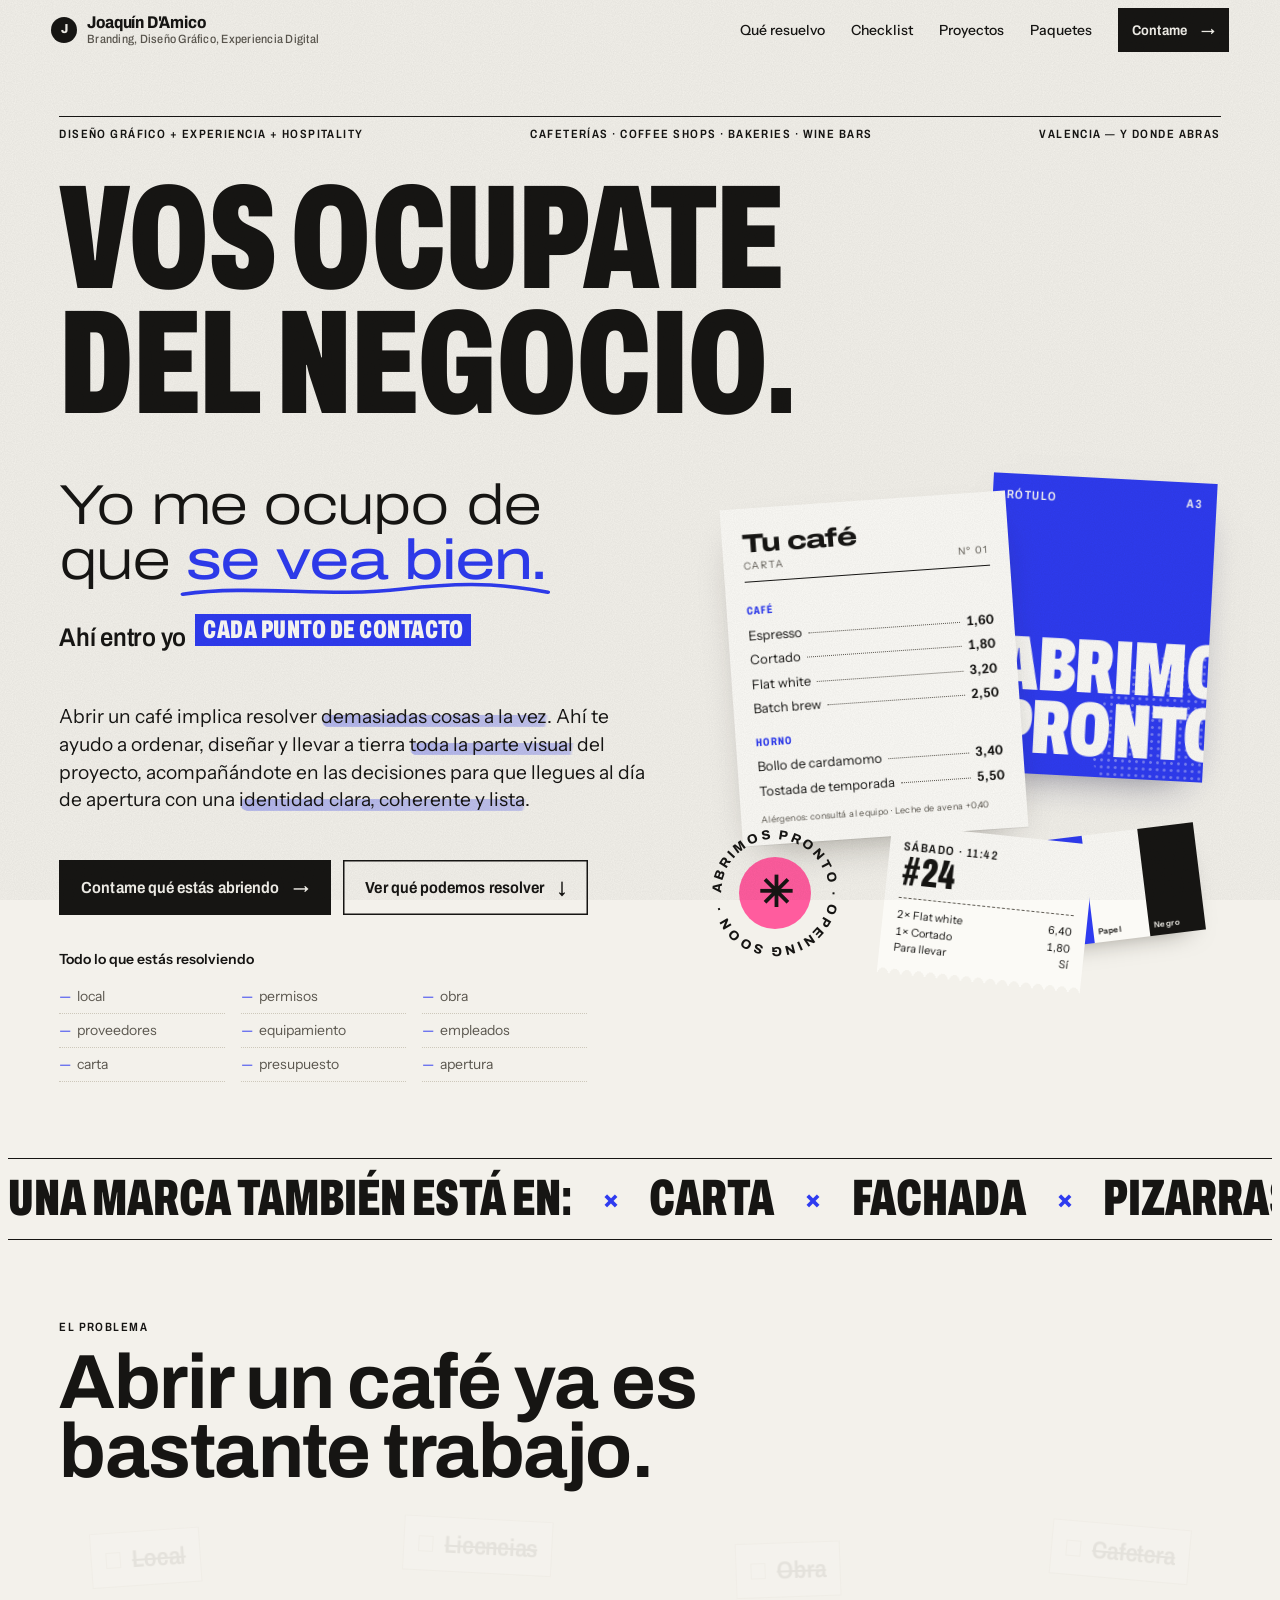
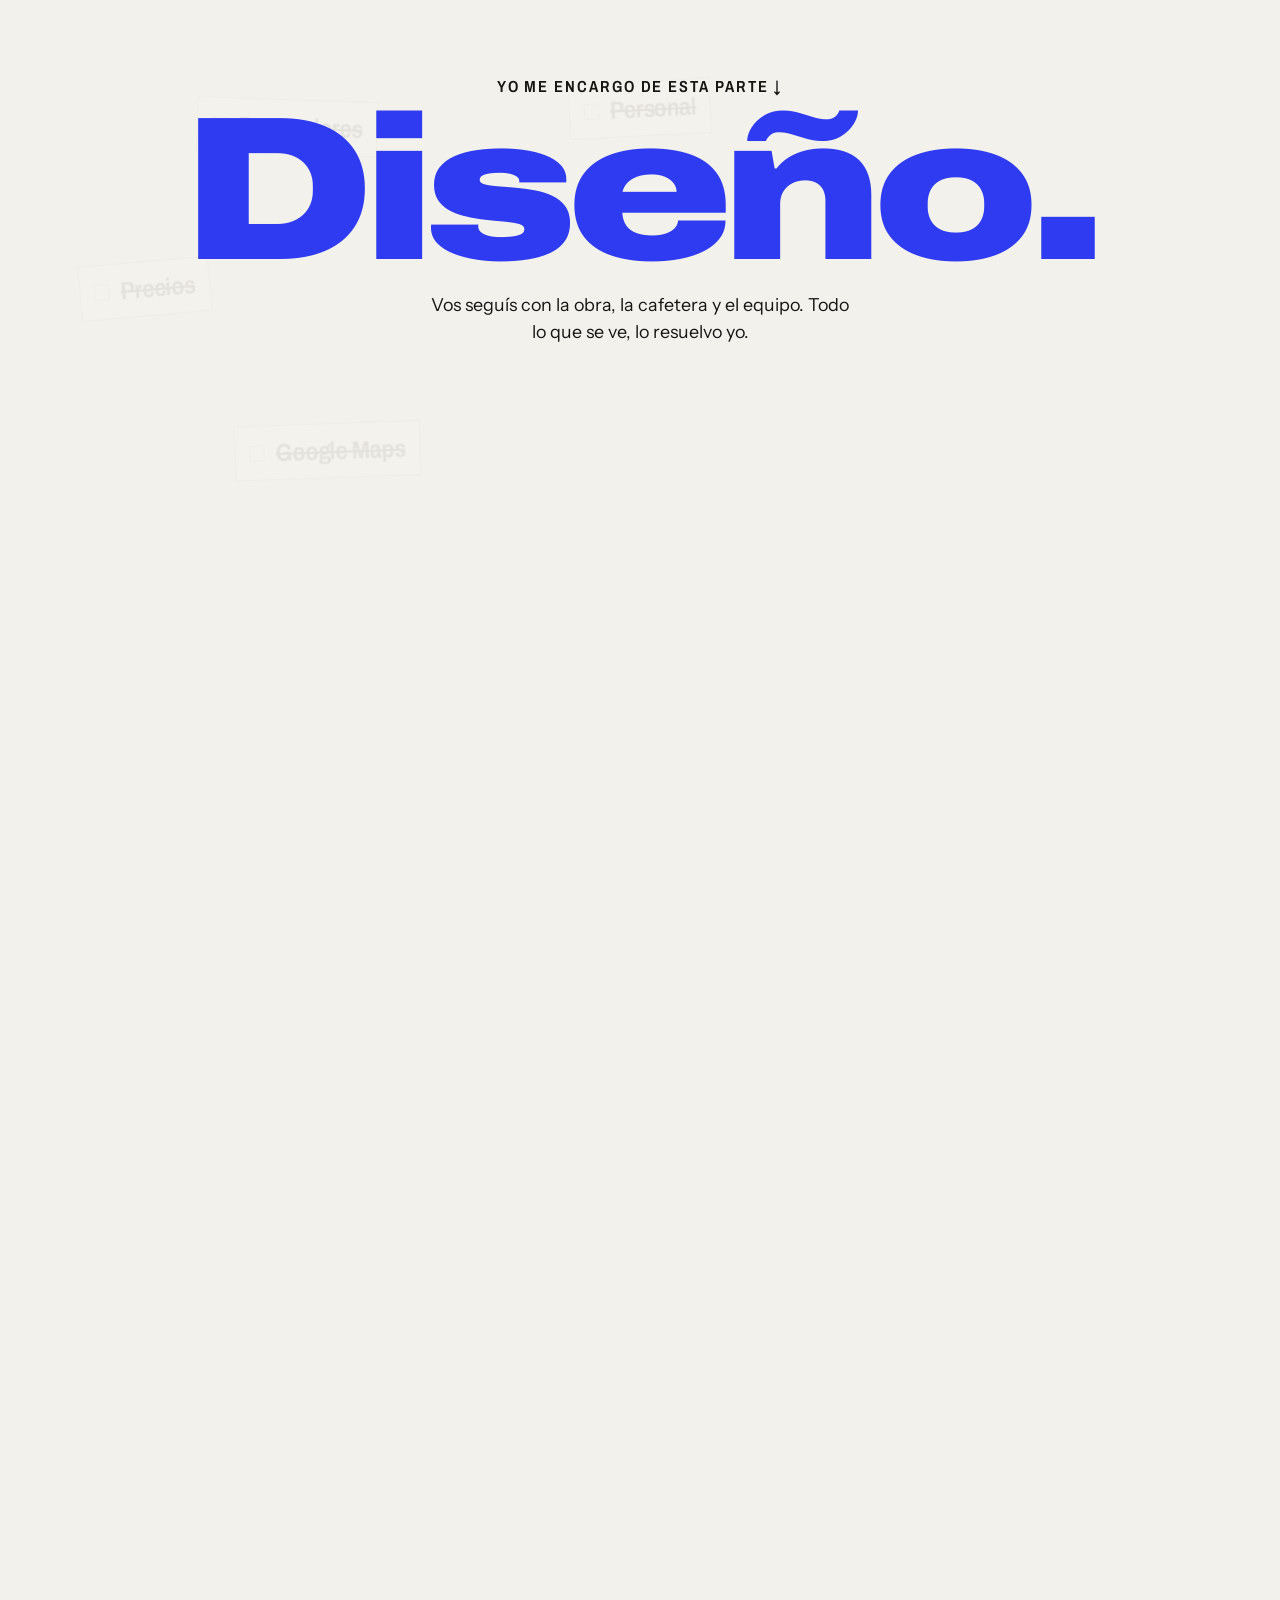
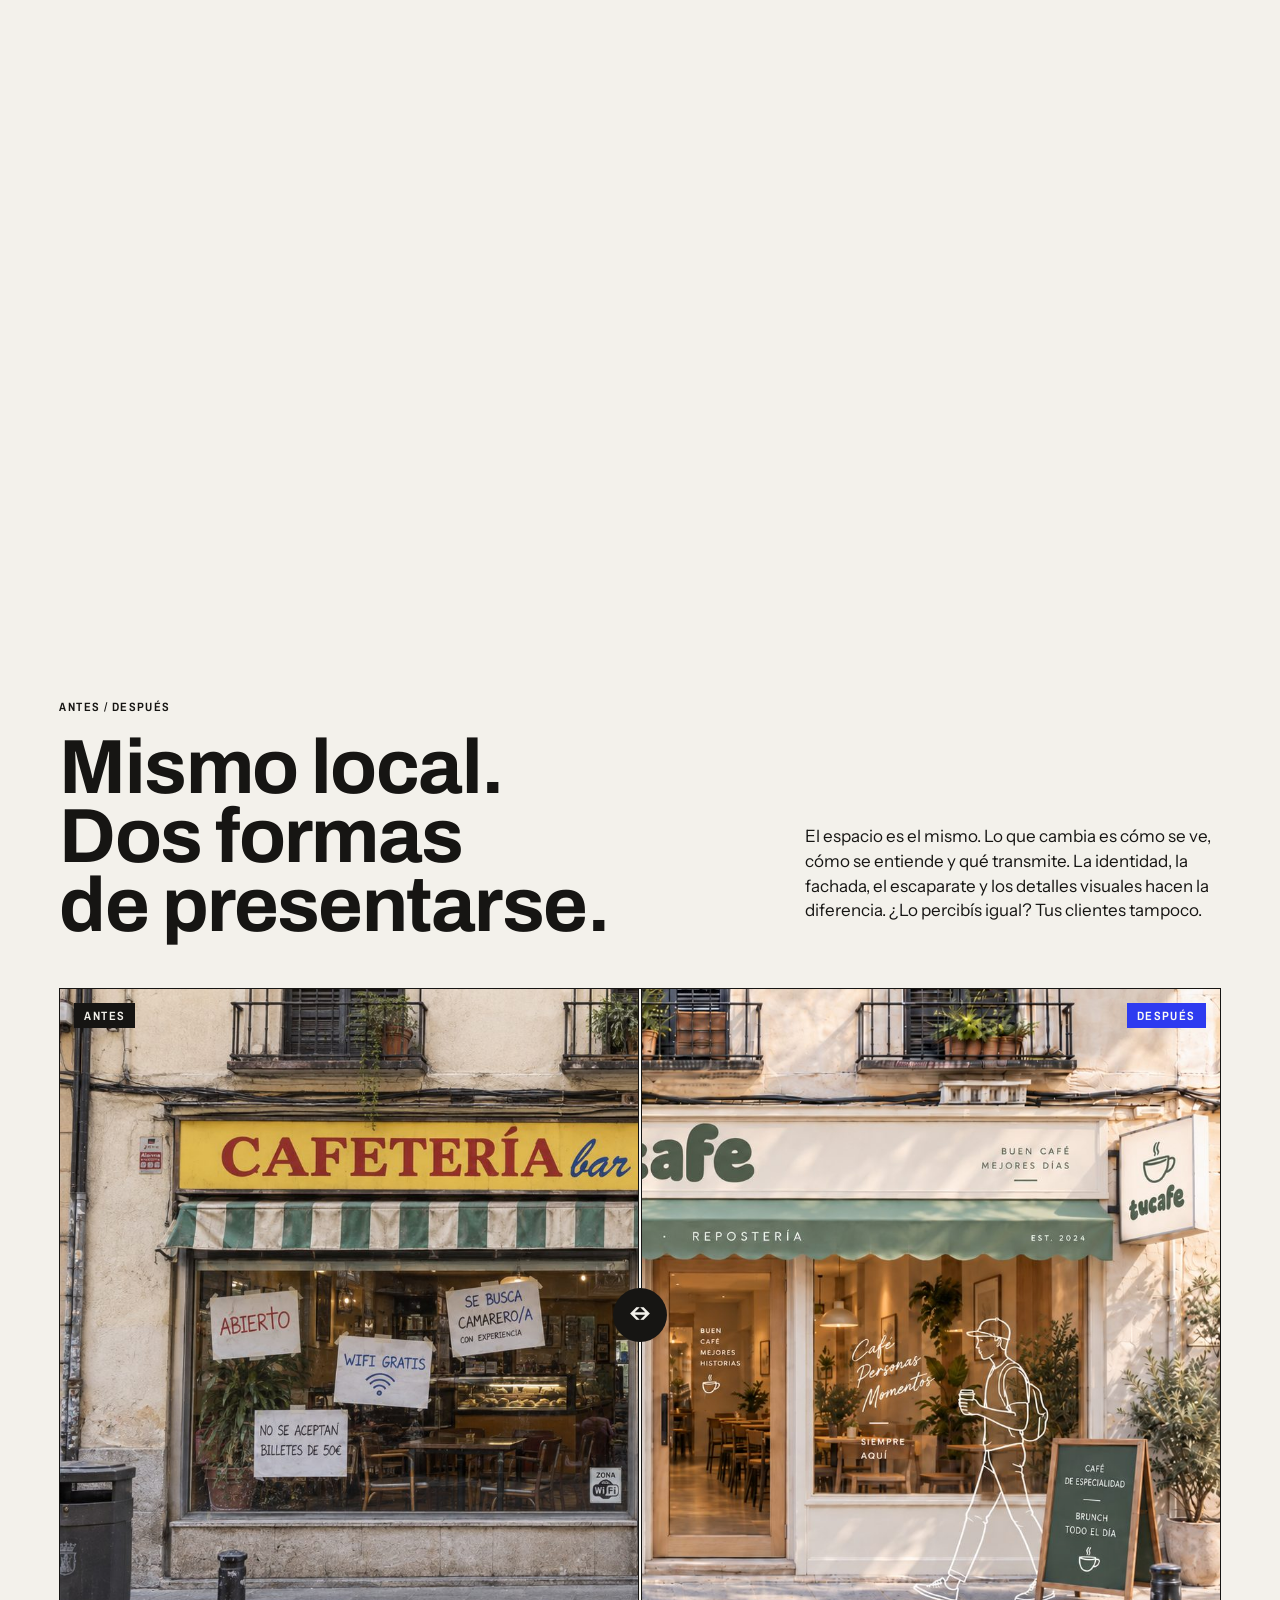
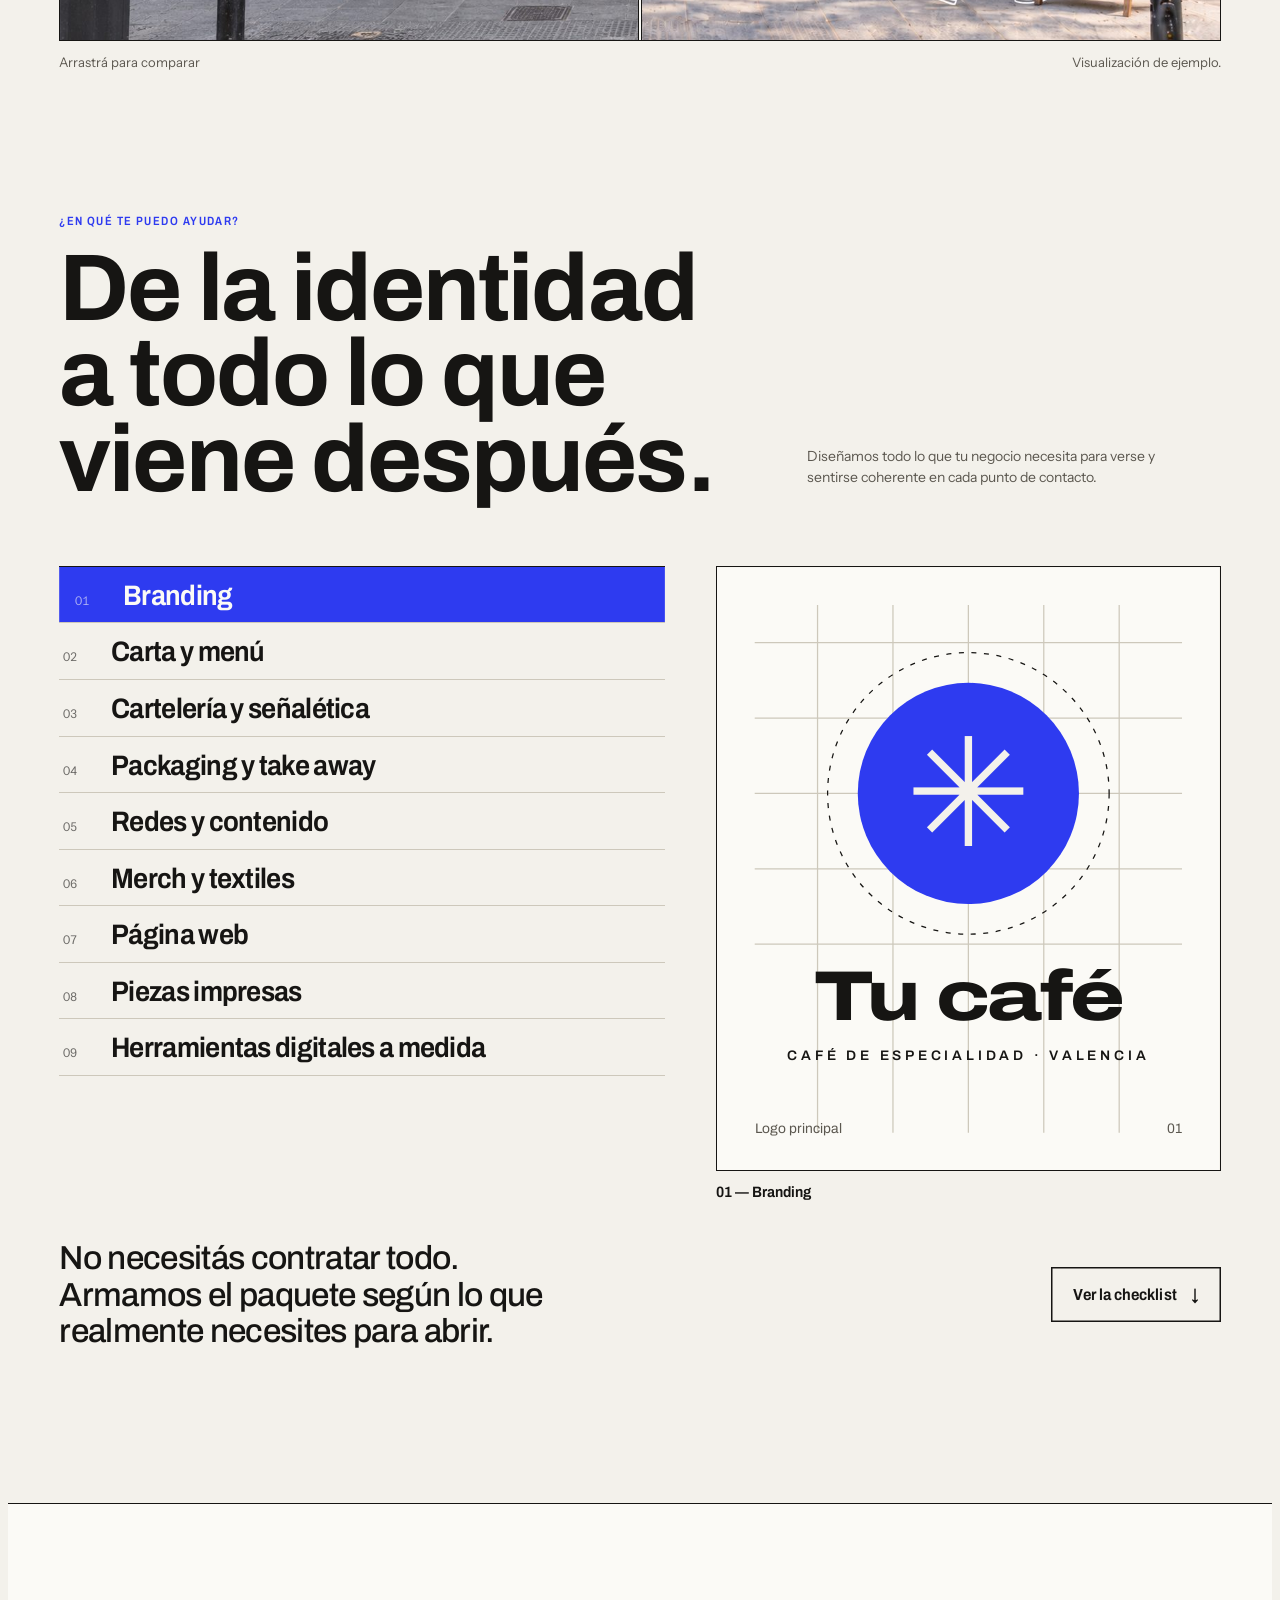
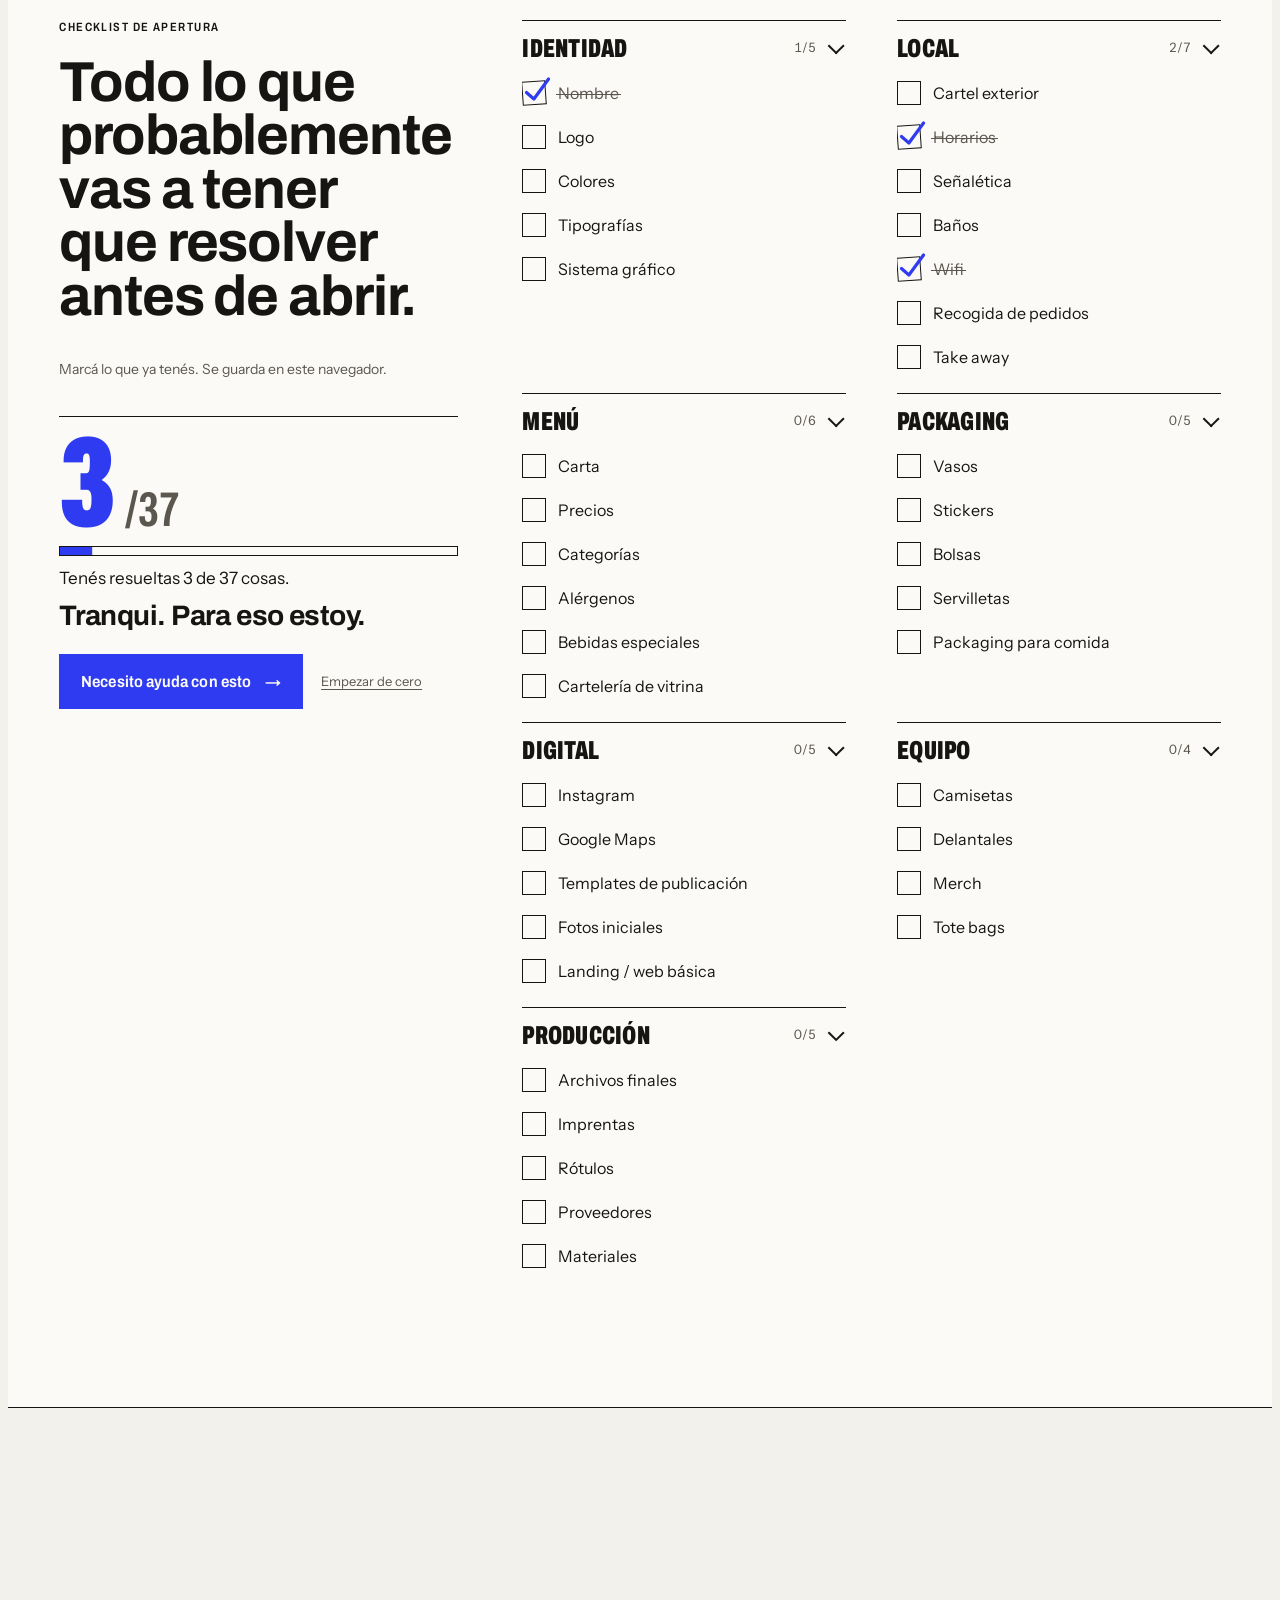
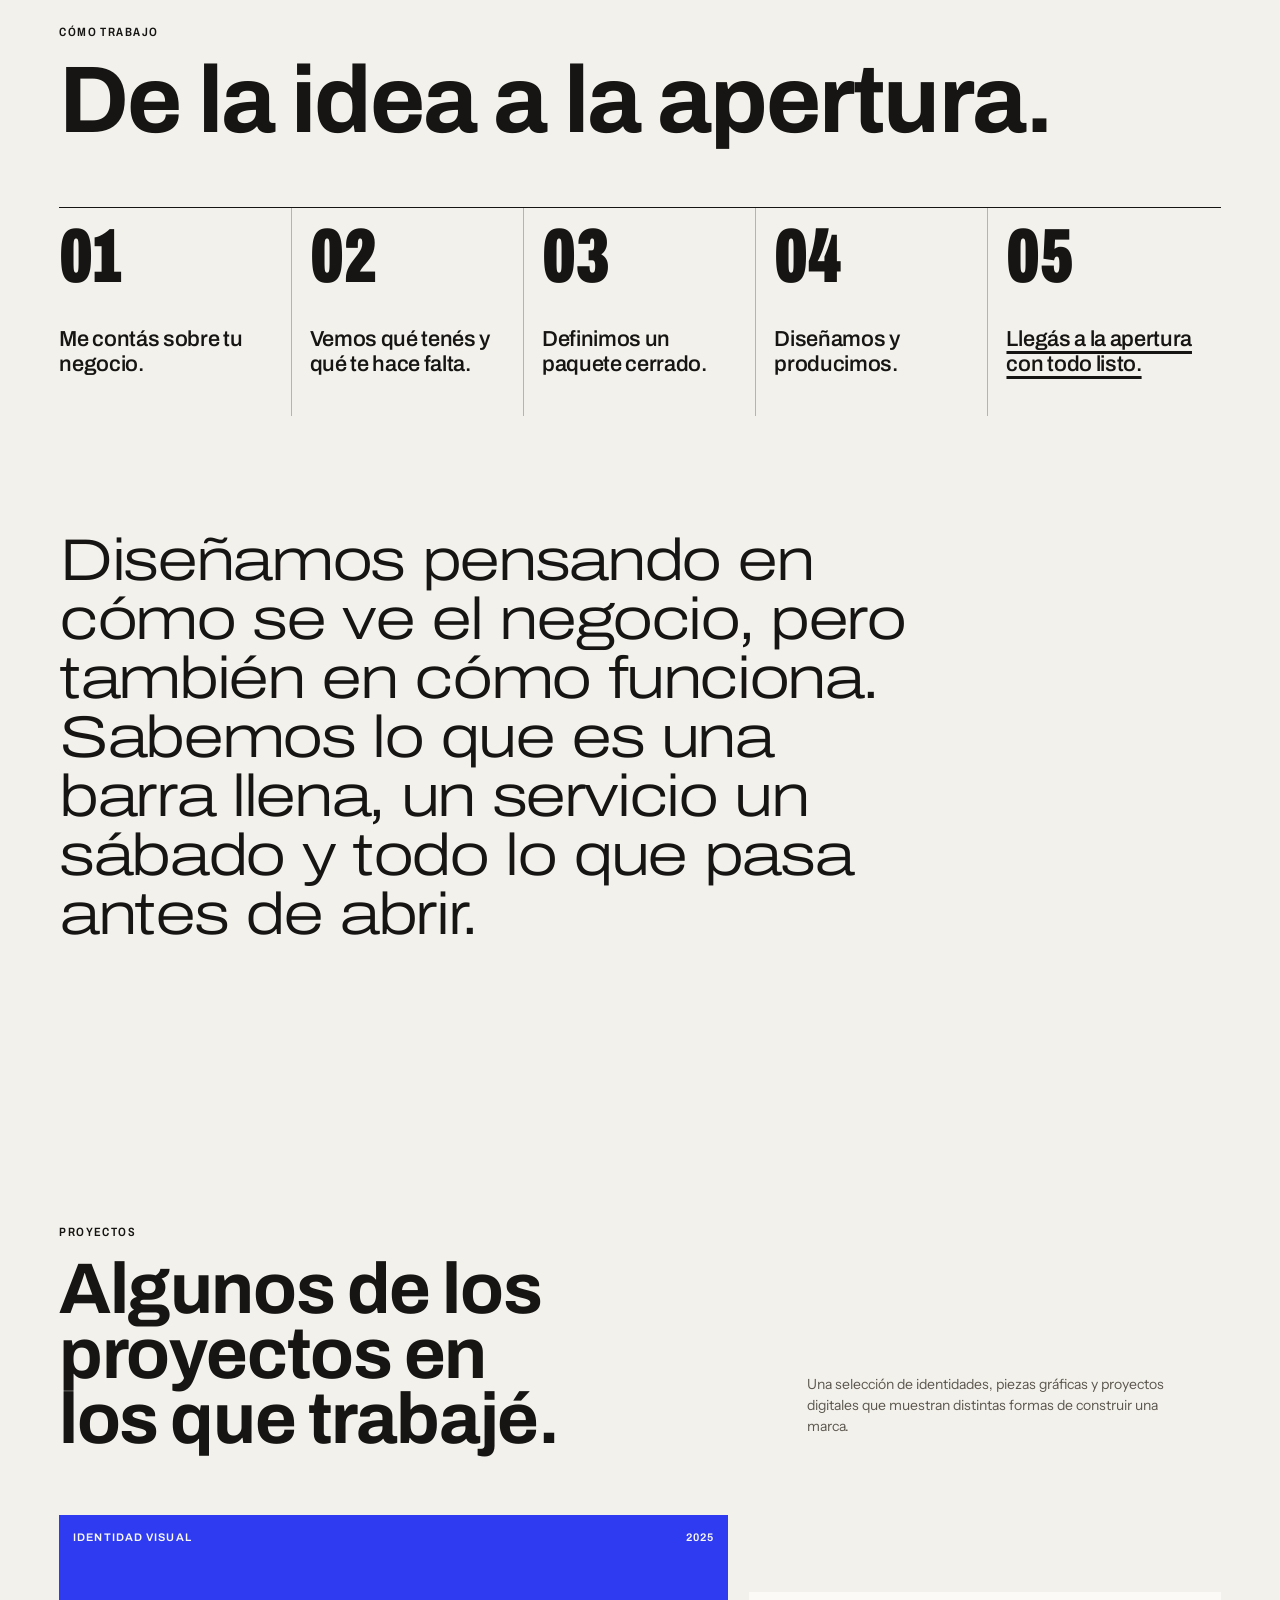
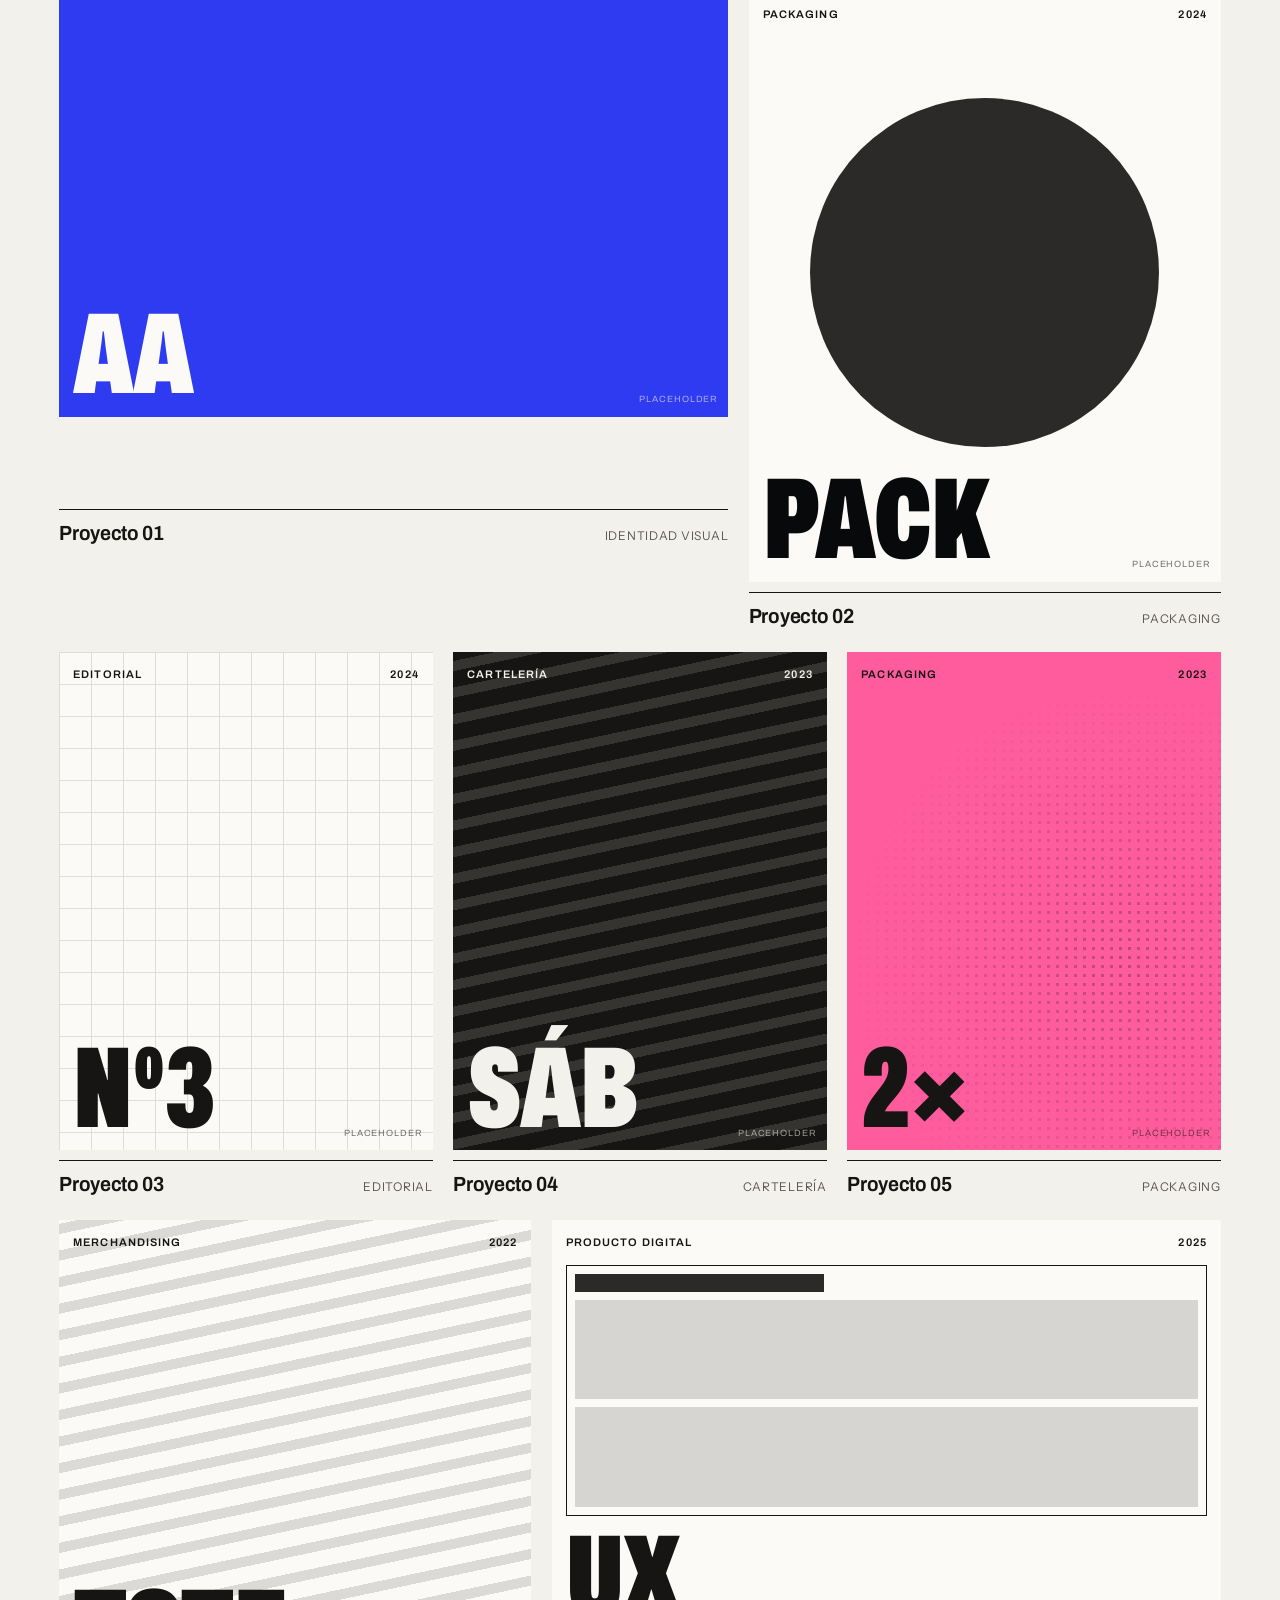
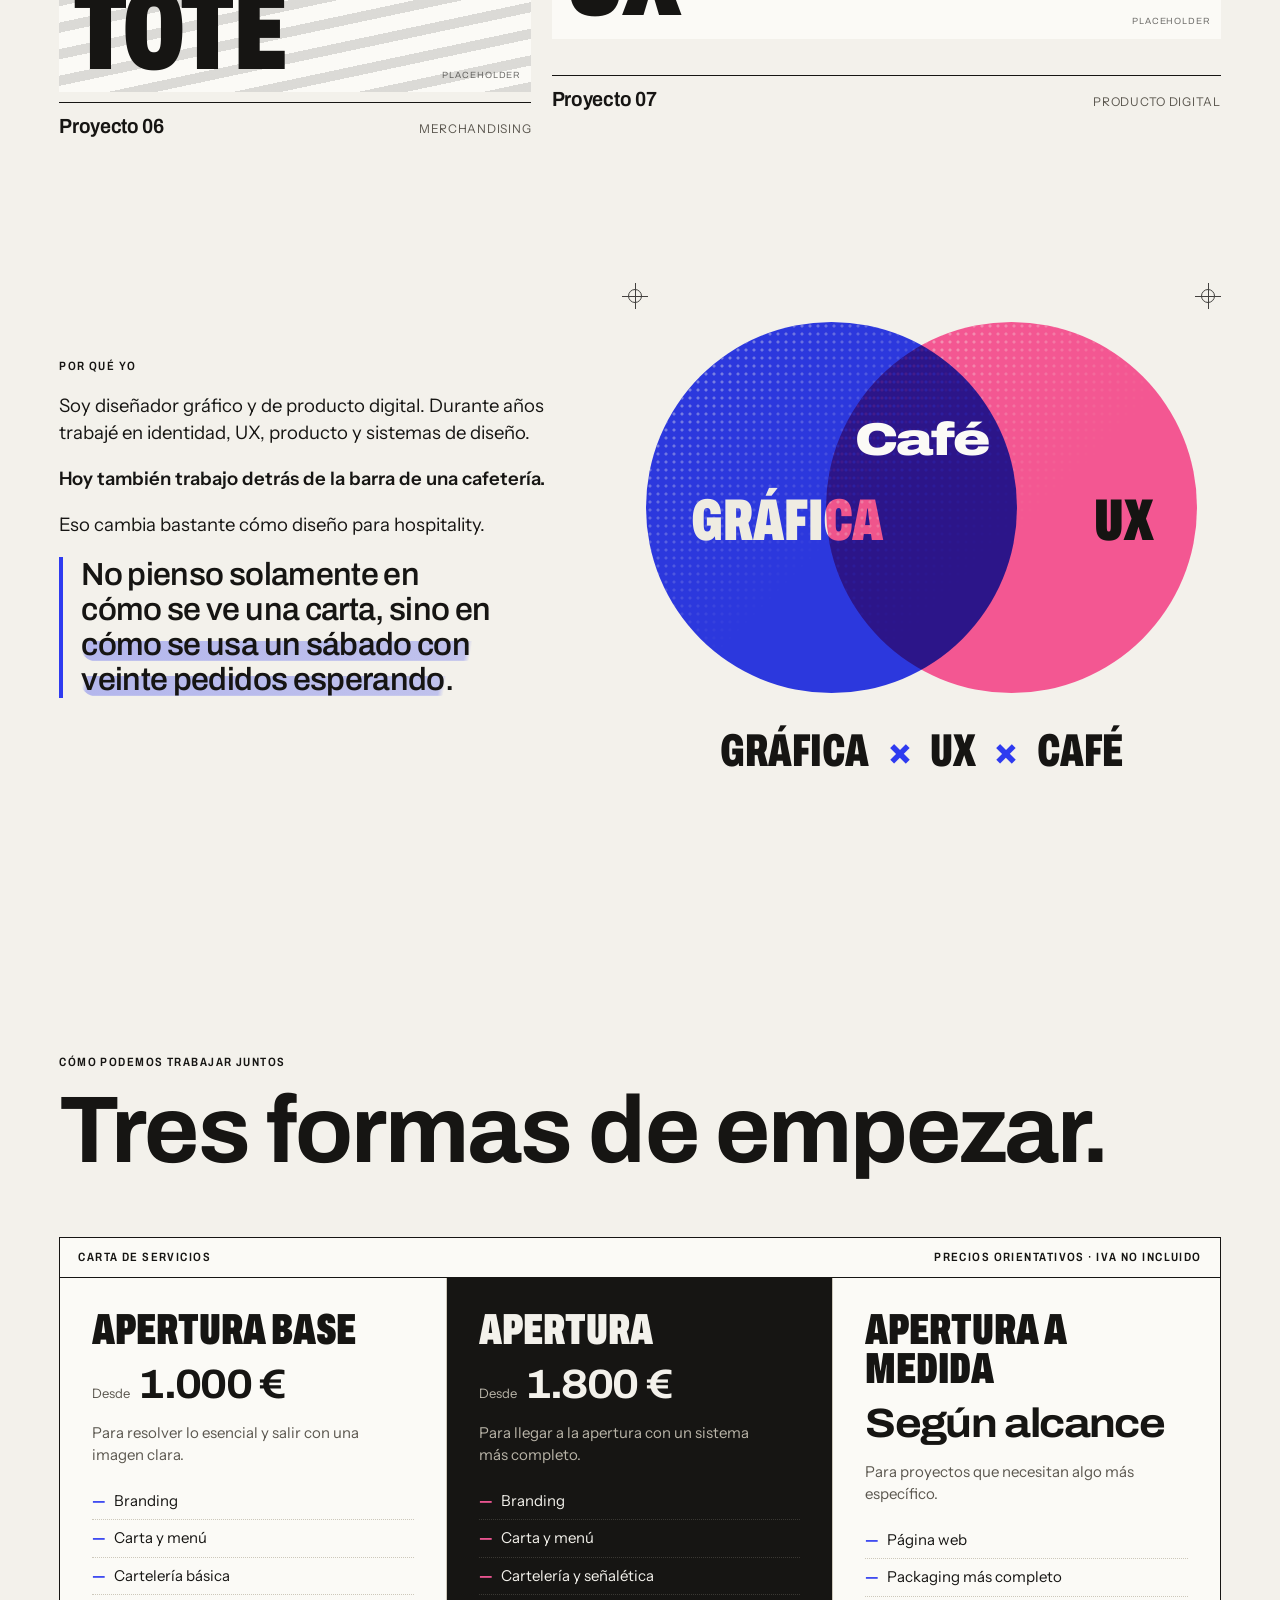
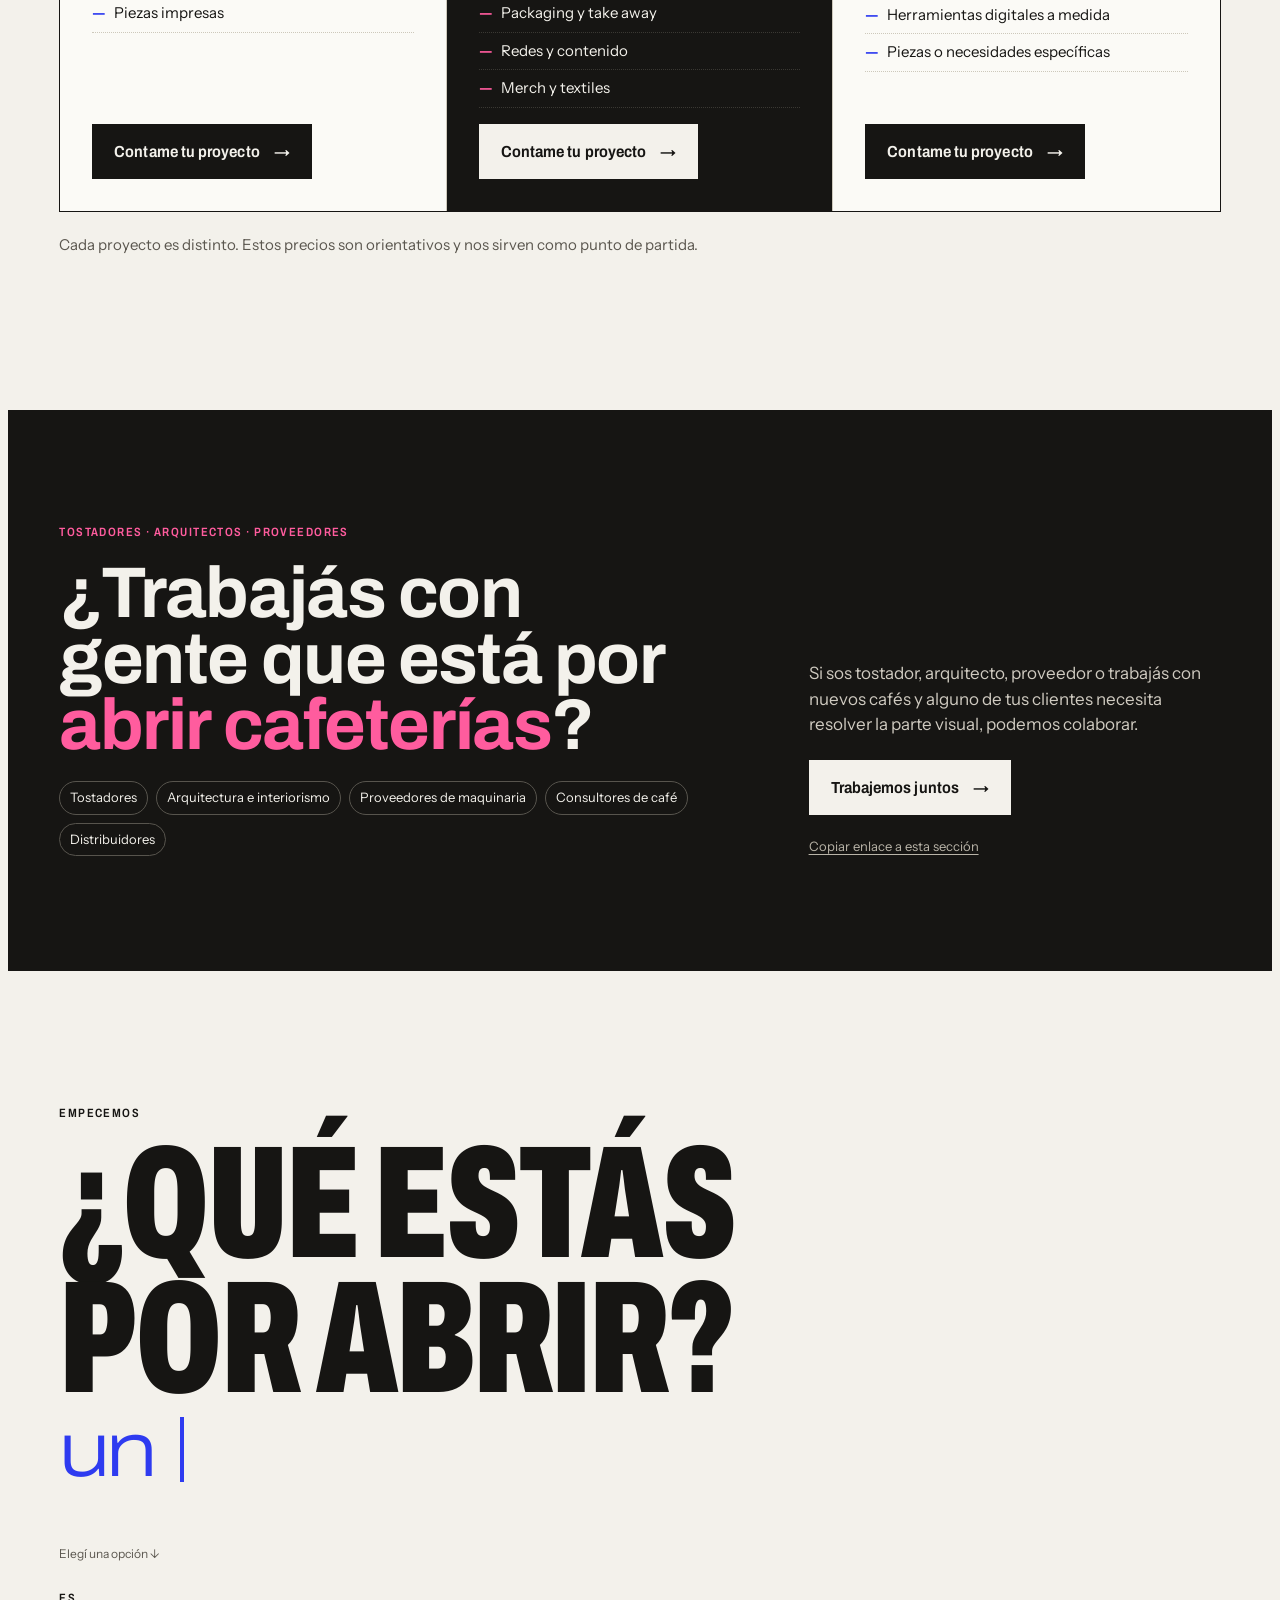
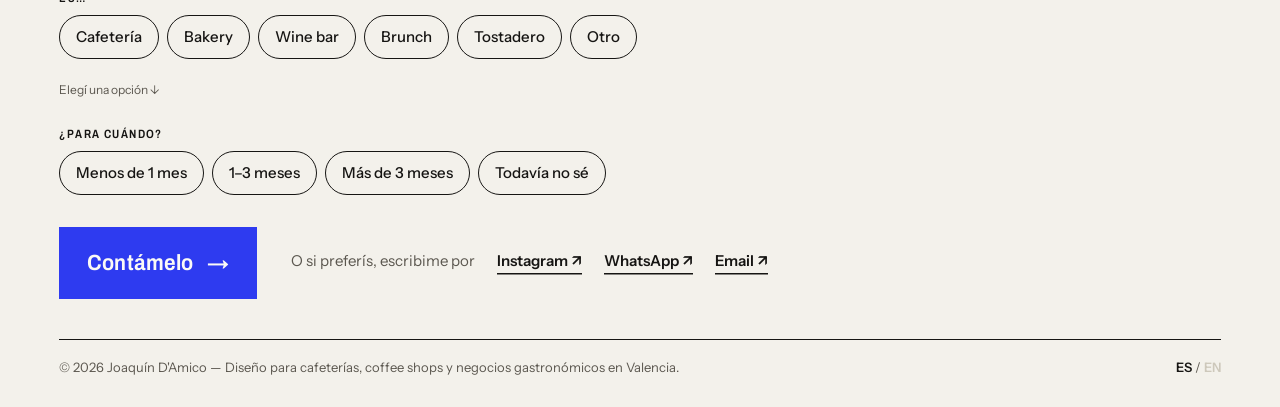
==== commit a56a2e34: "Reescribir copy y ajustar jerarquía/estructura en todo el sitio Aplicado a index.html, /ig/ y /corta" ====
--- a/index.html
+++ b/index.html
@@ -16,7 +16,7 @@
 <meta property="og:image" content="https://tudominio.com/img/og.jpg">
 <meta name="twitter:card" content="summary_large_image">
 <meta name="theme-color" content="#F3F1EB">
-<link rel="icon" href="data:image/svg+xml,<svg xmlns=%22http://www.w3.org/2000/svg%22 viewBox=%220 0 100 100%22><text y=%22.9em%22 font-size=%2290%22>✳</text></svg>">
+<link rel="icon" href="data:image/svg+xml,<svg xmlns=%22http://www.w3.org/2000/svg%22 viewBox=%220 0 100 100%22><circle cx=%2250%22 cy=%2250%22 r=%2248%22 fill=%22%23161513%22/><text x=%2250%22 y=%2270%22 font-family=%22Georgia,serif%22 font-weight=%22700%22 font-size=%2260%22 text-anchor=%22middle%22 fill=%22%23F3F1EB%22>J</text></svg>">
 <link rel="preconnect" href="https://fonts.googleapis.com">
 <link rel="preconnect" href="https://fonts.gstatic.com" crossorigin>
 <link rel="stylesheet" href="https://fonts.googleapis.com/css2?family=Archivo:wdth,wght@62..125,300..900&family=Instrument+Sans:ital,wght@0,400..700;1,400&display=swap">
--- a/css/styles.css
+++ b/css/styles.css
@@ -10,7 +10,7 @@
   --ink-2:#5B574F;
   --rule:#CDC8BB;
   --accent:#2E3BF0;     /* COLOR ACENTO (tinta 1) */
-  --ink-b:#FF5C9E;      /* tinta 2, solo para el momento serigrafía */
+  --ink-b:#FF5C9E;      /* acento rosa, uso puntual */
   --on-accent:#FBFAF6;
 
   --f-display:"Archivo","Arial Narrow","Helvetica Neue",Arial,sans-serif;
@@ -52,7 +52,7 @@
 
 .sec-head{display:grid;grid-template-columns:minmax(0,1fr);gap:18px;padding-block:clamp(72px,11vw,150px) clamp(32px,5vw,64px)}
 .sec-head .lab{display:flex;gap:10px;align-items:center}
-.sec-head .lab::before{content:"";width:28px;height:2px;background:currentColor}
+.lab-accent{color:var(--accent)}
 .h2{font-size:clamp(40px,7.4vw,118px)}
 
 /* ---------- buttons ---------- */
@@ -61,7 +61,7 @@
   position:relative;display:inline-flex;align-items:center;gap:14px;
   padding:16px 22px 15px;background:var(--bg);color:var(--fg);text-decoration:none;
   font-family:var(--f-display);font-variation-settings:"wdth" 90;font-weight:650;font-size:16px;letter-spacing:.005em;
-  border-radius:2px;overflow:hidden;isolation:isolate;
+  border-radius:0;overflow:hidden;isolation:isolate;
   transition:color .3s;
 }
 .btn::before{content:"";position:absolute;inset:0;background:var(--accent);z-index:-1;transform:scaleX(0);transform-origin:left;transition:transform .45s var(--ease)}
@@ -78,14 +78,16 @@
 .site-head{position:fixed;top:0;left:0;right:0;z-index:50;padding-top:env(safe-area-inset-top,0px);transition:background .3s,box-shadow .3s}
 .site-head.scrolled{background:color-mix(in srgb,var(--paper) 88%,transparent);backdrop-filter:blur(8px);-webkit-backdrop-filter:blur(8px);box-shadow:0 1px 0 var(--rule)}
 .site-head .wrap{height:var(--head-h);display:flex;align-items:center;justify-content:space-between;gap:16px}
-.brand{text-decoration:none;display:flex;align-items:baseline;gap:10px;font-family:var(--f-display);font-weight:750;font-variation-settings:"wdth" 88;font-size:17px;letter-spacing:-.01em;white-space:nowrap}
-.brand small{font-weight:500;font-size:12px;color:var(--ink-2);letter-spacing:.02em}
+.brand{text-decoration:none;display:flex;align-items:center;gap:10px;font-family:var(--f-display);font-weight:750;font-variation-settings:"wdth" 88;font-size:17px;letter-spacing:-.01em;white-space:nowrap;min-width:0}
+.brand-mark{display:inline-flex;align-items:center;justify-content:center;width:26px;height:26px;flex:none;border-radius:50%;background:var(--ink);color:var(--paper);font-family:var(--f-display);font-weight:800;font-size:13px}
+.brand-name{display:flex;flex-direction:column;line-height:1.15;min-width:0;white-space:normal}
+.brand small{font-weight:500;font-size:12px;color:var(--ink-2);letter-spacing:.02em;white-space:normal}
 .nav{display:flex;gap:26px;align-items:center}
 .nav a.nl{text-decoration:none;font-size:14px;font-weight:500;position:relative}
 .nav a.nl::after{content:"";position:absolute;left:0;right:0;bottom:-3px;height:1.5px;background:var(--accent);transform:scaleX(0);transform-origin:right;transition:transform .3s var(--ease)}
 .nav a.nl:hover::after{transform:scaleX(1);transform-origin:left}
-.nav .btn{padding:10px 14px 9px;font-size:14px}
-@media (max-width:860px){.nav a.nl,.brand small{display:none}}
+.nav .btn{padding:10px 14px 9px;font-size:14px;min-height:44px}
+@media (max-width:860px){.nav a.nl{display:none}}
 
 /* ============ HERO ============ */
 .hero{padding-top:calc(var(--head-h) + clamp(18px,4vw,48px));position:relative}
@@ -94,9 +96,12 @@
 @media (max-width:640px){.hero-meta span:not(:first-child){display:none}}
 .hero-title .l1{display:block;font-size:clamp(58px,11.6vw,196px);line-height:.84}
 .hero .l2{display:block;margin:0;font-size:clamp(32px,4.4vw,72px);line-height:.98;max-width:15ch}
-.owner{margin:0;font-size:15px;color:var(--ink-2);max-width:48ch;display:flex;flex-wrap:wrap;gap:6px;align-items:center}
-.owner s{display:inline-block;border:1px solid var(--rule);padding:3px 9px 2px;border-radius:99px;text-decoration:none;font-size:13px;color:var(--ink)}
-.owner b{font-weight:600;color:var(--ink)}
+.owner{margin-top:8px;display:grid;gap:10px;max-width:48ch}
+.owner-label{font-weight:600;color:var(--ink);font-size:14px}
+.owner-grid{list-style:none;margin:0;padding:0;display:grid;grid-template-columns:repeat(2,minmax(0,1fr));gap:0 16px}
+@media (min-width:480px){.owner-grid{grid-template-columns:repeat(3,minmax(0,1fr))}}
+.owner-grid li{padding:6px 0;border-bottom:1px dotted var(--rule);font-size:14px;color:var(--ink-2);display:flex;align-items:baseline;gap:6px}
+.owner-grid li::before{content:"—";color:var(--accent)}
 .hero .l2 .mark{position:relative;white-space:nowrap;color:var(--accent);font-weight:450}
 .hero .l2 .mark svg{position:absolute;left:-2%;bottom:-.16em;width:104%;height:.36em;overflow:visible}
 .hero .l2 .mark path{fill:none;stroke:var(--accent);stroke-width:3.5;stroke-linecap:round;stroke-dasharray:420;stroke-dashoffset:420;animation:draw 1.2s .9s var(--ease) forwards}
@@ -156,11 +161,8 @@
 /* ============ MARQUEE ============ */
 .marquee{border-block:1.5px solid var(--ink);overflow:hidden;background:var(--paper);padding-block:14px;position:relative}
 .marquee-track{display:flex;width:max-content;animation:mq 38s linear infinite}
-.marquee.rev .marquee-track{animation-direction:reverse;animation-duration:44s}
 .marquee-track span{font-family:var(--f-display);font-variation-settings:"wdth" 62;font-weight:850;font-size:clamp(28px,4vw,54px);text-transform:uppercase;line-height:1;padding-right:.6em;white-space:nowrap;display:flex;align-items:center;gap:.6em}
-.marquee-track span::after{content:"✳";color:var(--accent);font-size:.6em}
-.marquee.alt{background:var(--ink);color:var(--paper);border-color:var(--ink)}
-.marquee.alt span::after{color:var(--ink-b)}
+.marquee-track span::after{content:"×";color:var(--accent);font-size:.6em}
 @keyframes mq{to{transform:translateX(-50%)}}
 .marquee:hover .marquee-track{animation-play-state:paused}
 
@@ -211,14 +213,13 @@
 .svc-cap span{color:var(--ink-2)}
 .svc-list{list-style:none;margin:0;padding:0;display:grid;grid-template-columns:minmax(0,1fr);border-top:1.5px solid var(--ink)}
 .svc{position:relative;border-bottom:1px solid var(--rule);overflow:hidden}
-.svc-in{position:relative;display:grid;grid-template-columns:36px minmax(0,1fr) auto;gap:12px;align-items:baseline;padding:14px 4px 12px;cursor:default;z-index:1;transition:color .3s,padding .45s var(--ease)}
+.svc-in{position:relative;display:grid;grid-template-columns:36px minmax(0,1fr);gap:12px;align-items:baseline;padding:14px 4px 12px;cursor:default;z-index:1;transition:color .3s,padding .45s var(--ease)}
 .svc::before{content:"";position:absolute;inset:0;background:var(--accent);clip-path:inset(0 100% 0 0);transition:clip-path .55s var(--ease)}
 .svc.on::before{clip-path:inset(0 0 0 0)}
 .svc.on .svc-in{color:var(--on-accent);padding-left:16px}
 .svc{cursor:pointer}
 .svc-n{font-size:12px;font-variant-numeric:tabular-nums;color:inherit;opacity:.6}
 .svc-name{font-family:var(--f-display);font-variation-settings:"wdth" 92;font-weight:650;font-size:clamp(21px,2.2vw,32px);letter-spacing:-.025em;line-height:1.05}
-.svc-tag{font-size:11px;letter-spacing:.08em;text-transform:uppercase;white-space:nowrap;opacity:.75}
 .svc-note{display:flex;flex-wrap:wrap;gap:20px 40px;align-items:center;justify-content:space-between;padding-block:36px 0}
 .svc-note p{font-family:var(--f-display);font-variation-settings:"wdth" 100;font-weight:500;font-size:clamp(22px,2.6vw,36px);line-height:1.1;letter-spacing:-.02em;margin:0;max-width:26ch}
 .preview{position:fixed;left:0;top:0;z-index:40;width:220px;aspect-ratio:4/5;pointer-events:none;opacity:0;transform:translate3d(var(--mx,0),var(--my,0),0) rotate(var(--pr,-4deg)) scale(.85);transition:opacity .25s,transform .35s var(--ease);box-shadow:0 30px 50px -25px rgba(0,0,0,.5)}
@@ -312,18 +313,6 @@
 .proc-note{display:flex;flex-wrap:wrap;gap:10px 28px;padding-block:22px 0;font-size:14px;color:var(--ink-2)}
 .proc-note span::before{content:"✕ ";color:var(--accent);font-weight:700}
 
-/* racleta */
-.squeegee{margin-top:clamp(70px,10vw,140px);position:relative;background:var(--paper-2);overflow:hidden;border-block:1.5px solid var(--ink)}
-.sq-print{padding-block:clamp(40px,6vw,80px);background:var(--accent);color:var(--on-accent);clip-path:inset(0 0 0 0)}
-.sq-print p{margin:0;font-family:var(--f-display);font-variation-settings:"wdth" 125;font-weight:300;font-size:clamp(28px,4.8vw,78px);line-height:1;letter-spacing:-.04em;max-width:22ch;text-wrap:balance}
-.sq-print p b{font-weight:800}
-.sq-blade{position:absolute;top:-6px;bottom:-6px;left:0;width:14px;background:var(--ink);transform:translateX(-30px);opacity:0;pointer-events:none}
-.sq-blade::after{content:"";position:absolute;left:14px;top:30%;bottom:30%;width:26px;background:var(--ink);border-radius:0 3px 3px 0}
-.js .squeegee:not(.pull) .sq-print{clip-path:inset(0 100% 0 0)}
-.squeegee.pull .sq-print{transition:clip-path 1.7s cubic-bezier(.55,.05,.25,1)}
-.squeegee.pull .sq-blade{animation:blade 1.7s cubic-bezier(.55,.05,.25,1) forwards}
-@keyframes blade{0%{left:0;opacity:1;transform:translateX(-14px)}92%{opacity:1}100%{left:100%;opacity:0;transform:translateX(0)}}
-
 /* ============ PROYECTOS ============ */
 .pj-grid{display:grid;grid-template-columns:repeat(12,minmax(0,1fr));gap:clamp(12px,1.6vw,24px)}
 .pj{grid-column:span 12;position:relative;text-align:left;display:grid;gap:10px}
@@ -435,7 +424,9 @@
 .chip input{position:absolute;opacity:0;width:1px;height:1px}
 .chip span{display:inline-block;padding:10px 16px 9px;border:1.5px solid var(--ink);font-weight:500;font-size:15px;transition:background .2s,color .2s,transform .3s var(--ease);cursor:pointer;border-radius:99px}
 .chip span:hover{transform:rotate(-2deg)}
-.chip input:checked+span{background:var(--ink);color:var(--paper)}
+.chip input:checked+span{background:var(--accent);color:var(--on-accent)}
+.chip input:checked+span::before{content:"✓ "}
+.pick-hint{font-size:12px;color:var(--ink-2);margin:0 0 6px}
 .chip input:focus-visible+span{outline:2px solid var(--accent);outline-offset:2px}
 .final-cta{display:flex;flex-wrap:wrap;align-items:center;gap:18px 34px;margin-top:10px}
 .final-cta .btn{font-size:clamp(18px,1.8vw,22px);padding:20px 28px 19px}
@@ -477,7 +468,7 @@
 .ba .lay svg,.ba .lay img{width:100%;height:100%;display:block;object-fit:cover}
 .ba .before{clip-path:inset(0 calc(100% - var(--pos)) 0 0)}
 .ba .bar{position:absolute;top:0;bottom:0;left:var(--pos);width:2px;margin-left:-1px;background:var(--sheet);box-shadow:0 0 0 1px var(--ink);pointer-events:none}
-.ba .knob{position:absolute;top:50%;left:50%;width:54px;height:54px;margin:-27px 0 0 -27px;border-radius:50%;background:var(--ink);color:var(--paper);display:grid;place-items:center;font-size:18px;font-weight:700;box-shadow:0 8px 20px -8px rgba(0,0,0,.5)}
+.ba .knob{position:absolute;top:50%;left:50%;width:54px;height:54px;margin:-27px 0 0 -27px;border-radius:50%;background:var(--ink);color:var(--paper);display:grid;place-items:center;font-size:18px;font-weight:700}
 .ba .tagl{position:absolute;top:14px;padding:6px 10px 5px;pointer-events:none}
 .ba .tagl.l{left:14px;background:var(--ink);color:var(--paper)}
 .ba .tagl.r{right:14px;background:var(--accent);color:var(--on-accent)}
@@ -499,7 +490,7 @@
   .hero-meta{margin-bottom:14px}
   .hero-grid{margin-top:18px;gap:28px}
   .hero-copy{gap:18px}
-  .hero-copy .l2{order:1}.hero-copy .owner{order:2}.hero-copy .cta-row{order:3}.hero-copy .ticker-line{order:4}.hero-copy .lead{order:5}
+  .hero-copy .l2{order:1}.hero-copy .cta-row{order:2}.hero-copy .ticker-line{order:3}.hero-copy .lead{order:4}.hero-copy .owner{order:5}
   .cta-row .btn{flex:1 1 100%;justify-content:space-between;min-height:54px}
   /* collage más ordenado */
   .collage{height:390px;margin-inline:0}
@@ -525,7 +516,7 @@
   .pk .btn{justify-self:stretch;justify-content:space-between}
   /* toques cómodos */
   .alts{gap:10px}
-  .alts a{display:inline-flex;align-items:center;min-height:44px;padding:0 14px;border:1.5px solid var(--ink);border-radius:99px;background:none}
+  .alts a{display:inline-flex;align-items:center;min-height:44px;padding:0 4px}
   .alts span{flex-basis:100%}
   .final-cta .btn{flex:1 1 100%;justify-content:space-between}
   .final h2{font-size:clamp(50px,15vw,80px)}
@@ -544,6 +535,5 @@
 @media (prefers-reduced-motion:reduce){
   *,*::before,*::after{animation-duration:.01ms!important;animation-iteration-count:1!important;transition-duration:.01ms!important;scroll-behavior:auto!important}
   .js .rv:not(.in){opacity:1;transform:none}
-  .js .squeegee:not(.pull) .sq-print{clip-path:none}
   .marquee-track{animation:none}
 }
